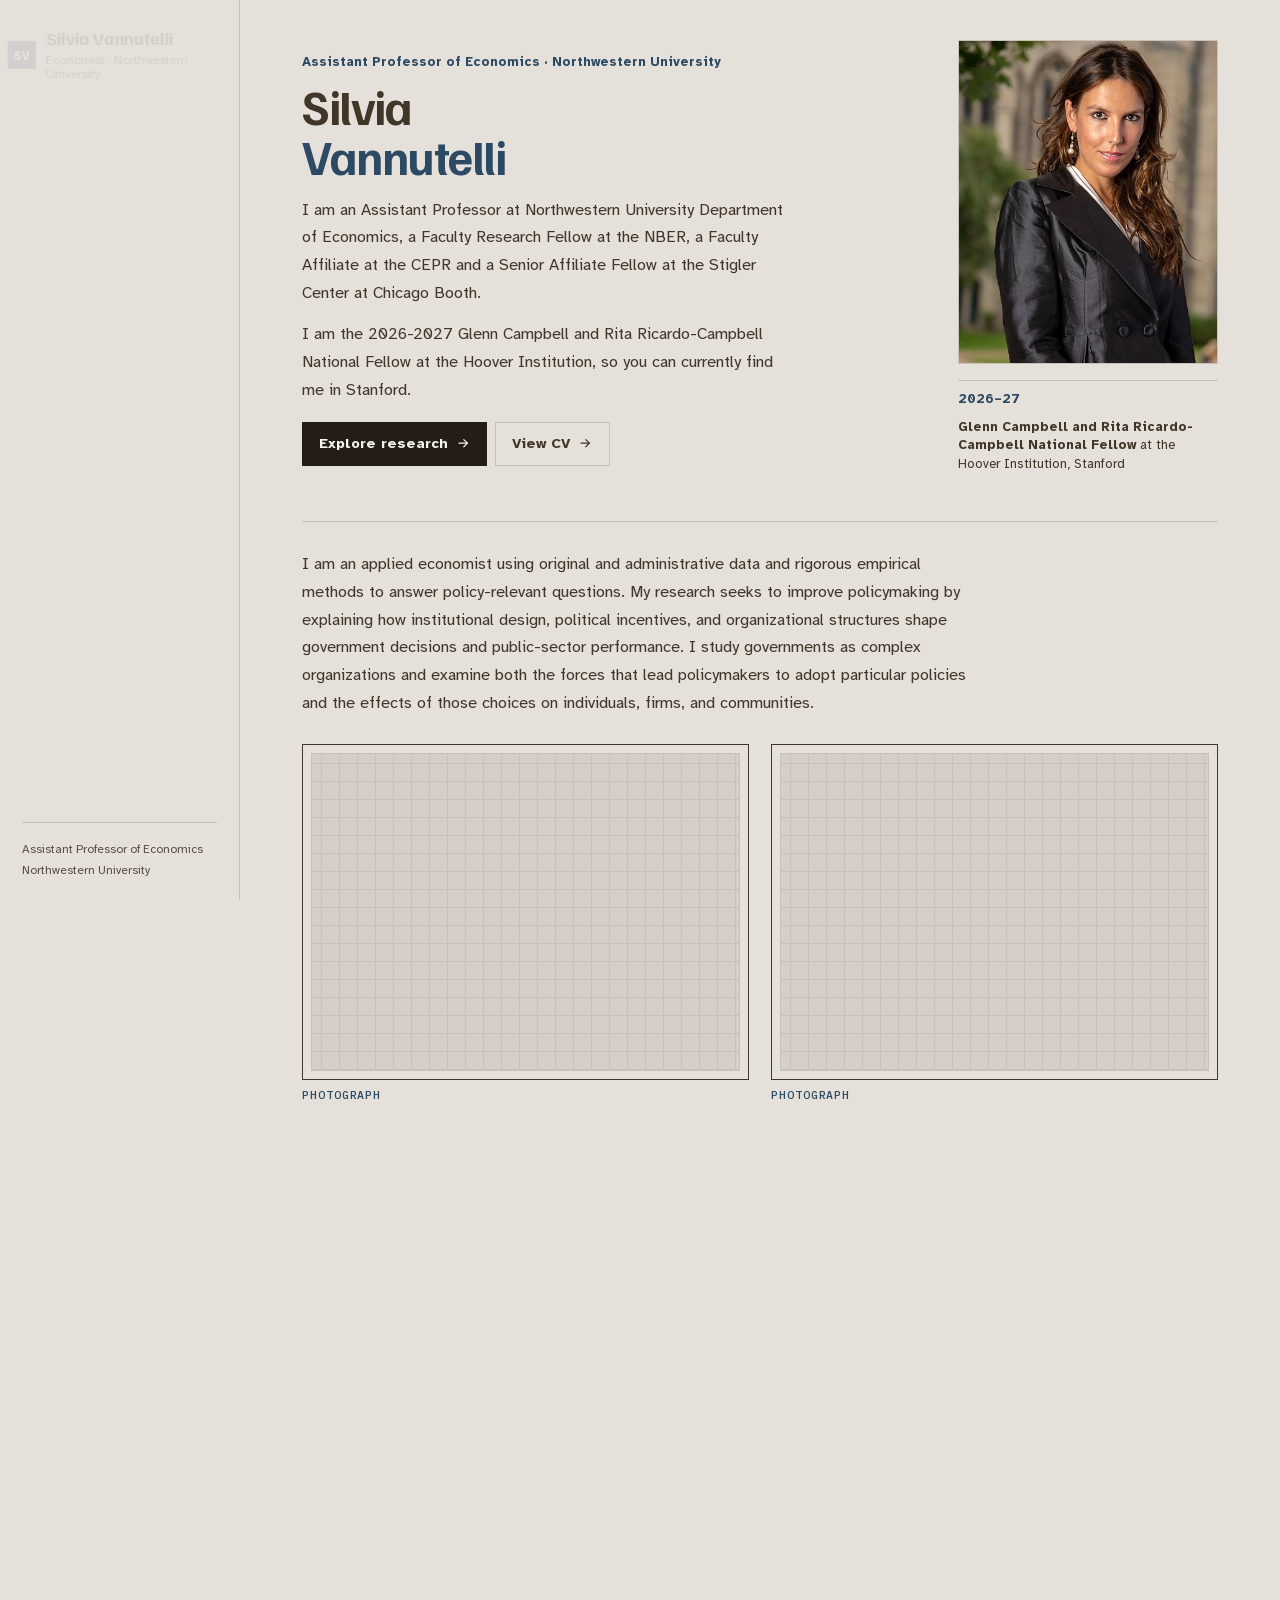
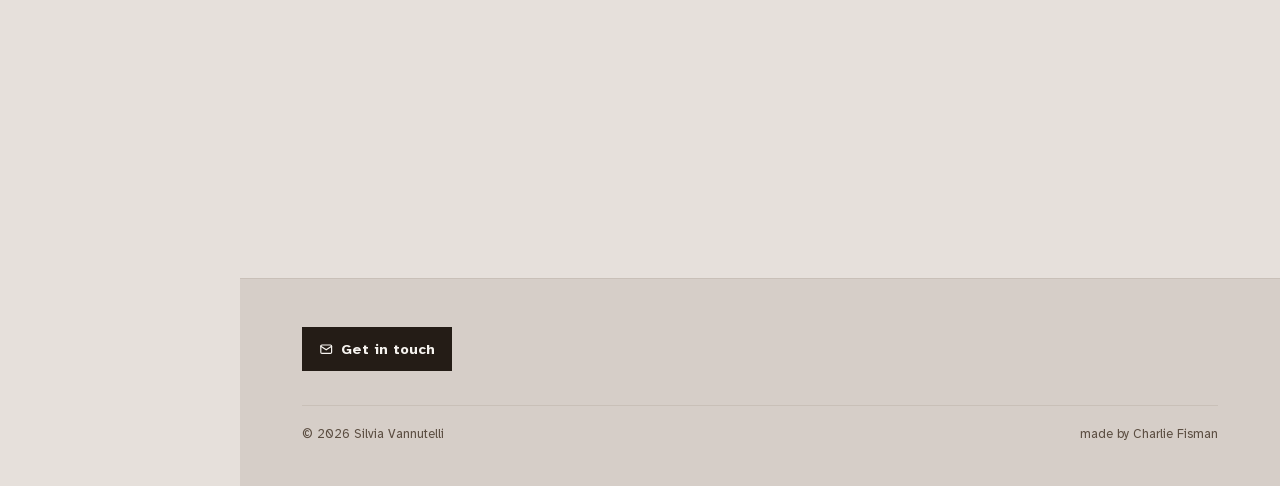
==== index.html @ 4023bb72 "Replace the work-in-progress timer with arrow-key navigation. Co-authored-by: Cursor <cursoragent@cu" ====
<!doctype html>
<html lang="en">
<head>
<meta charset="utf-8">
<meta name="viewport" content="width=device-width, initial-scale=1">
<title>Silvia Vannutelli</title>
<meta name="description" content="Silvia Vannutelli, Assistant Professor of Economics, Northwestern University.">
<meta name="theme-color" content="#1D5BD6">
<meta name="referrer" content="strict-origin-when-cross-origin">
<meta http-equiv="Content-Security-Policy" content="default-src 'self'; script-src 'self' 'sha256-eNGkzKbDXKutVtVjQ8l4BPsRzPfZPUxh772iMJHOrAE='; style-src 'self'; img-src 'self' data:; font-src 'self'; connect-src 'self'; object-src 'none'; base-uri 'self'; form-action 'none'; frame-src 'none'; worker-src 'none'">
<meta property="og:title" content="Silvia Vannutelli">
<meta property="og:description" content="Silvia Vannutelli, Assistant Professor of Economics, Northwestern University.">
<meta property="og:type" content="website">
<meta property="og:image" content="assets/img/headshot.jpg">
<link rel="icon" href="assets/img/favicon.svg" type="image/svg+xml">
<link rel="stylesheet" href="assets/css/style.css">
<script>(function(d){if(window.top!==window.self){d.classList.add('is-framed');return;}d.classList.add('js');try{if(sessionStorage.getItem('sv-intro'))d.classList.add('no-intro');else sessionStorage.setItem('sv-intro','1');}catch(e){}})(document.documentElement);</script>
<script src="assets/js/site.js" defer></script>
</head>
<body>
<a class="skip-link" href="#content">Skip to content</a>
<div class="shell">
  <aside class="rail" aria-label="Site">
    <a class="brand" href="index.html" aria-label="Silvia Vannutelli, home"><span class="brand-mark" aria-hidden="true"><span></span><span>SV</span></span><span class="brand-text"><span class="brand-name">Silvia Vannutelli</span><span class="brand-role">Economist · Northwestern University</span></span></a>
    <nav aria-label="Primary"><ul class="nav"><li><a href="index.html" aria-current="page"><span class="num">01</span><span class="label">Home</span></a></li><li><a href="research.html"><span class="num">02</span><span class="label">Research</span></a></li><li><a href="teaching.html"><span class="num">03</span><span class="label">Teaching</span></a></li><li><a href="women-in-economics.html"><span class="num">04</span><span class="label">Women in Economics</span></a></li><li><a href="cv.html"><span class="num">05</span><span class="label">CV</span></a></li></ul></nav>
    <div class="rail-actions"><button type="button" class="btn" data-contact aria-haspopup="dialog"><svg class="icon" aria-hidden="true"><use href="assets/img/icons.svg#i-mail"/></svg>Contact</button><a class="btn btn-ghost" href="https://www.dropbox.com/scl/fi/ll2bxqbce6hzrvaxrr8pe/2026_Apr_CV_Vannutelli.pdf?rlkey=vmk7w52mnqz9h2t9owc80xp1f&amp;st=h7l1grf5&amp;dl=0" target="_blank" rel="noopener noreferrer"><svg class="icon" aria-hidden="true"><use href="assets/img/icons.svg#i-download"/></svg>Download CV</a></div>
    <div class="rail-foot"><p>Assistant Professor of Economics<br>Northwestern University</p></div>
  </aside>

  <header class="topbar">
    <a class="brand" href="index.html" aria-label="Silvia Vannutelli, home"><span class="brand-mark" aria-hidden="true"><span></span><span>SV</span></span><span class="brand-text"><span class="brand-name">Silvia Vannutelli</span><span class="brand-role">Economist · Northwestern University</span></span></a>
    <div class="topbar-actions">
      <button type="button" class="btn btn-sm" data-contact aria-haspopup="dialog"><svg class="icon" aria-hidden="true"><use href="assets/img/icons.svg#i-mail"/></svg><span class="btn-label">Contact</span></button>
      <button type="button" class="icon-btn" data-menu-toggle aria-expanded="false" aria-controls="menu-sheet" aria-label="Menu"><svg class="icon" aria-hidden="true"><use href="assets/img/icons.svg#i-menu"/></svg></button>
    </div>
  </header>
  <div class="sheet" id="menu-sheet">
    <nav aria-label="Primary (mobile)"><ul class="nav"><li><a href="index.html" aria-current="page"><span class="num">01</span><span class="label">Home</span></a></li><li><a href="research.html"><span class="num">02</span><span class="label">Research</span></a></li><li><a href="teaching.html"><span class="num">03</span><span class="label">Teaching</span></a></li><li><a href="women-in-economics.html"><span class="num">04</span><span class="label">Women in Economics</span></a></li><li><a href="cv.html"><span class="num">05</span><span class="label">CV</span></a></li></ul></nav>
    <div class="rail-actions"><button type="button" class="btn" data-contact aria-haspopup="dialog"><svg class="icon" aria-hidden="true"><use href="assets/img/icons.svg#i-mail"/></svg>Contact</button><a class="btn btn-ghost" href="https://www.dropbox.com/scl/fi/ll2bxqbce6hzrvaxrr8pe/2026_Apr_CV_Vannutelli.pdf?rlkey=vmk7w52mnqz9h2t9owc80xp1f&amp;st=h7l1grf5&amp;dl=0" target="_blank" rel="noopener noreferrer"><svg class="icon" aria-hidden="true"><use href="assets/img/icons.svg#i-download"/></svg>Download CV</a></div>
  </div>

  <main class="main" id="content">

<section class="hero">
  <div class="wrap">
    <div class="hero-grid">
      <div>
        <span class="tag">Assistant Professor of Economics · Northwestern University</span>
        <h1><span class="line"><span>Silvia</span></span><span class="line"><span class="accent">Vannutelli</span></span></h1>
        <p class="hero-statement">I am an Assistant Professor at Northwestern University Department of Economics, a Faculty Research Fellow at the NBER, a Faculty Affiliate at the CEPR and a Senior Affiliate Fellow at the Stigler Center at Chicago Booth.</p>
        <p class="hero-statement">I am the 2026-2027 Glenn Campbell and Rita Ricardo-Campbell National Fellow at the Hoover Institution, so you can currently find me in Stanford.</p>
        <div class="hero-actions">
          <a class="btn" href="research.html">Explore research <svg class="icon" aria-hidden="true"><use href="assets/img/icons.svg#i-right"/></svg></a>
          <a class="btn btn-ghost" href="cv.html">View CV <svg class="icon" aria-hidden="true"><use href="assets/img/icons.svg#i-right"/></svg></a>
        </div>
      </div>
      <div class="hero-figures">
        <div class="portrait">
          <span class="layer layer-1" aria-hidden="true"></span>
          <span class="layer layer-2" aria-hidden="true"></span>
          <img src="assets/img/headshot.jpg" width="415" height="517" alt="Portrait of Silvia Vannutelli">
          <div class="portrait-badge">
            <span class="tag">2026–27</span>
            <strong>Glenn Campbell and Rita Ricardo-Campbell National Fellow</strong> at the Hoover Institution, Stanford
          </div>
        </div>
      </div>
    </div>
    <div class="hero-note">
      <p class="hero-statement">I am an applied economist using original and administrative data and rigorous empirical methods to answer policy-relevant questions. My research seeks to improve policymaking by explaining how institutional design, political incentives, and organizational structures shape government decisions and public-sector performance. I study governments as complex organizations and examine both the forces that lead policymakers to adopt particular policies and the effects of those choices on individuals, firms, and communities.</p>
      <div class="frame-pair">
        <figure class="slot"><div class="slot-frame" role="img" aria-label="Photograph: Home photograph"></div><figcaption>Photograph</figcaption></figure>
        <figure class="slot"><div class="slot-frame" role="img" aria-label="Photograph: Home photograph"></div><figcaption>Photograph</figcaption></figure>
      </div>
    </div>
  </div>
</section>

<section class="section" id="work-in-progress">
  <div class="wrap">
    <div class="section-head reveal">
      <div>
        <h2>Selected work in progress</h2>
      </div>
      <a class="btn btn-ghost btn-sm" href="research.html#in-progress">All research <svg class="icon" aria-hidden="true"><use href="assets/img/icons.svg#i-right"/></svg></a>
    </div>
    
<div class="wip reveal" data-wip>
  <ul class="wip-list" role="tablist" aria-label="Selected work in progress" aria-orientation="vertical">
    <li role="presentation"><button type="button" class="wip-tab" role="tab" id="wip-tab-0" aria-controls="wip-panel-0" aria-selected="true" tabindex="0"><span class="n">01</span><span class="t">The Value of Information for Regulatory Enforcement</span></button></li><li role="presentation"><button type="button" class="wip-tab" role="tab" id="wip-tab-1" aria-controls="wip-panel-1" aria-selected="false" tabindex="-1"><span class="n">02</span><span class="t">Improving Governance through Citizen Feedback Technologies: Evidence from Pakistan</span></button></li><li role="presentation"><button type="button" class="wip-tab" role="tab" id="wip-tab-2" aria-controls="wip-panel-2" aria-selected="false" tabindex="-1"><span class="n">03</span><span class="t">The Political Economy of Environmental Policy</span></button></li><li role="presentation"><button type="button" class="wip-tab" role="tab" id="wip-tab-3" aria-controls="wip-panel-3" aria-selected="false" tabindex="-1"><span class="n">04</span><span class="t">Managing Tax Collection</span></button></li><li role="presentation"><button type="button" class="wip-tab" role="tab" id="wip-tab-4" aria-controls="wip-panel-4" aria-selected="false" tabindex="-1"><span class="n">05</span><span class="t">Outsourcing Government in the U.S.</span></button></li><li role="presentation"><button type="button" class="wip-tab" role="tab" id="wip-tab-5" aria-controls="wip-panel-5" aria-selected="false" tabindex="-1"><span class="n">06</span><span class="t">Managers and the Organization of Remote Work</span></button></li><li role="presentation"><button type="button" class="wip-tab" role="tab" id="wip-tab-6" aria-controls="wip-panel-6" aria-selected="false" tabindex="-1"><span class="n">07</span><span class="t">Pay, Stability and Quality in the U.S. Childcare Sector</span></button></li>
  </ul>
  <div class="wip-stage">
    <div class="wip-panel" role="tabpanel" id="wip-panel-0" aria-labelledby="wip-tab-0"><figure class="slot"><div class="slot-frame" role="img" aria-label="Graph: The Value of Information for Regulatory Enforcement"></div><figcaption>Graph</figcaption></figure><h3>The Value of Information for Regulatory Enforcement</h3><p class="wip-with">with <span>Elliott Ash, Maddalena Ronchi and Elena Stella</span></p></div><div class="wip-panel" role="tabpanel" id="wip-panel-1" aria-labelledby="wip-tab-1" hidden><figure class="slot"><div class="slot-frame" role="img" aria-label="Graph: Improving Governance through Citizen Feedback Technologies: Evidence from Pakistan"></div><figcaption>Graph</figcaption></figure><h3>Improving Governance through Citizen Feedback Technologies: Evidence from Pakistan</h3><p class="wip-with">with <span>Sultan Mehmood and Shaheen Naseer</span></p></div><div class="wip-panel" role="tabpanel" id="wip-panel-2" aria-labelledby="wip-tab-2" hidden><figure class="slot"><div class="slot-frame" role="img" aria-label="Graph: The Political Economy of Environmental Policy"></div><figcaption>Graph</figcaption></figure><h3>The Political Economy of Environmental Policy</h3><p class="wip-with">with <span>Reka Juhasz</span></p></div><div class="wip-panel" role="tabpanel" id="wip-panel-3" aria-labelledby="wip-tab-3" hidden><figure class="slot"><div class="slot-frame" role="img" aria-label="Graph: Managing Tax Collection"></div><figcaption>Graph</figcaption></figure><h3>Managing Tax Collection</h3><p class="wip-with">with <span>Simone Paci and Giacomo Marcolin</span></p></div><div class="wip-panel" role="tabpanel" id="wip-panel-4" aria-labelledby="wip-tab-4" hidden><figure class="slot"><div class="slot-frame" role="img" aria-label="Graph: Outsourcing Government in the U.S."></div><figcaption>Graph</figcaption></figure><h3>Outsourcing Government in the U.S.</h3><p class="wip-with">with <span>Guo Xu and Charles Hanzel</span></p></div><div class="wip-panel" role="tabpanel" id="wip-panel-5" aria-labelledby="wip-tab-5" hidden><figure class="slot"><div class="slot-frame" role="img" aria-label="Graph: Managers and the Organization of Remote Work"></div><figcaption>Graph</figcaption></figure><h3>Managers and the Organization of Remote Work</h3><p class="wip-with">with <span>Erika Deserranno and Maria De Paola</span></p></div><div class="wip-panel" role="tabpanel" id="wip-panel-6" aria-labelledby="wip-tab-6" hidden><figure class="slot"><div class="slot-frame" role="img" aria-label="Graph: Pay, Stability and Quality in the U.S. Childcare Sector"></div><figcaption>Graph</figcaption></figure><h3>Pay, Stability and Quality in the U.S. Childcare Sector</h3><p class="wip-with">with <span>Anna Weber and Sara Downing</span></p><p class="wip-note">This project is supported by a grant from the Alfred P. Sloan Foundation.</p></div>
    <p class="wip-keys">Arrow keys move between projects. <span class="wip-count" aria-live="polite"><b data-wip-current>1</b> of 7</span></p>
  </div>
</div>
  </div>
</section>


<footer class="footer">
  <div class="wrap">
    <div class="footer-grid">
      <button type="button" class="btn btn-flare" data-contact aria-haspopup="dialog"><svg class="icon" aria-hidden="true"><use href="assets/img/icons.svg#i-mail"/></svg>Get in touch</button>
    </div>
    <div class="footer-small">
      <span>© <span data-year>2026</span> Silvia Vannutelli</span>
      <span>made by Charlie Fisman</span>
    </div>
  </div>
</footer>
  </main>
</div>

<dialog class="contact-dialog" id="contact" aria-labelledby="contact-title">
  <div class="cd-head">
    <button type="button" class="icon-btn cd-close" data-contact-close aria-label="Close contact window"><svg class="icon" aria-hidden="true"><use href="assets/img/icons.svg#i-close"/></svg></button>
    <span class="tag tag-sky">Get in touch</span>
        <h2 id="contact-title">Contact</h2>
  </div>
  <div class="cd-body">
    <button type="button" class="cd-email" data-copy="silvia.vannutelli@northwestern.edu">
      <svg class="icon" aria-hidden="true"><use href="assets/img/icons.svg#i-mail"/></svg>
      <span class="cd-email-addr">silvia.vannutelli@northwestern.edu</span>
      <span class="cd-copy">Copy</span>
    </button>
    <div class="cd-addresses">
      <address class="cd-address is-current">
        <span class="tag">Current · 2026–27</span>
        <strong>Hoover Institution</strong>
        Hoover Memorial Building<br>Office 337, 434 Galvez Mall<br>Stanford, CA 94305
        <br><a class="chip" href="https://www.google.com/maps/search/?api=1&amp;query=Hoover+Memorial+Building+434+Galvez+Mall+Stanford+CA+94305" target="_blank" rel="noopener noreferrer">Hoover map<svg class="icon" aria-hidden="true"><use href="assets/img/icons.svg#i-pin"/></svg></a>
      </address>
      <address class="cd-address">
        <span class="tag">Northwestern</span>
        <strong>Kellogg Global Hub</strong>
        Office 3431<br>2211 Campus Drive<br>Evanston, IL 60208
        <br><a class="chip" href="https://www.google.com/maps/search/?api=1&amp;query=Kellogg+Global+Hub+2211+Campus+Dr+Evanston+IL+60208" target="_blank" rel="noopener noreferrer">Kellogg map<svg class="icon" aria-hidden="true"><use href="assets/img/icons.svg#i-pin"/></svg></a>
      </address>
    </div>
    <div class="cd-social">
      <a class="btn btn-sm btn-ghost" href="https://x.com/silviavannutell" target="_blank" rel="noopener noreferrer"><svg class="icon" aria-hidden="true"><use href="assets/img/icons.svg#i-x"/></svg>@silviavannutell</a>
    </div>
  </div>
</dialog>
</body>
</html>
---- assets/css/style.css ----
@font-face {
  font-family: "Familjen Grotesk";
  font-style: normal;
  font-weight: 500 700;
  font-display: swap;
  src: url("../fonts/familjen-Qw3GZR9ZHiDnImG6-NEMQ41wby8WbHoEj7E49PA.woff2") format("woff2");
}
@font-face {
  font-family: "Atkinson Hyperlegible";
  font-style: italic;
  font-weight: 400;
  font-display: swap;
  src: url("../fonts/atkinson-9Bt43C1KxNDXMspQ1lPyU89-1h6ONRlW45G056IqUwCgblWm.woff2") format("woff2");
}
@font-face {
  font-family: "Atkinson Hyperlegible";
  font-style: normal;
  font-weight: 400;
  font-display: swap;
  src: url("../fonts/atkinson-9Bt23C1KxNDXMspQ1lPyU89-1h6ONRlW45G04pIoWQeCbA.woff2") format("woff2");
}
@font-face {
  font-family: "Atkinson Hyperlegible";
  font-style: normal;
  font-weight: 700;
  font-display: swap;
  src: url("../fonts/atkinson-9Bt73C1KxNDXMspQ1lPyU89-1h6ONRlW45G8Wbc9dCWPRl-uFQ.woff2") format("woff2");
}
@font-face {
  font-family: "IBM Plex Mono";
  font-style: normal;
  font-weight: 500;
  font-display: swap;
  src: url("../fonts/plex--F6qfjptAgt5VM-kVkqdyU8n3twJwlBFgsAXHNk.woff2") format("woff2");
}
@font-face {
  font-family: "IBM Plex Mono";
  font-style: normal;
  font-weight: 600;
  font-display: swap;
  src: url("../fonts/plex--F6qfjptAgt5VM-kVkqdyU8n3vAOwlBFgsAXHNk.woff2") format("woff2");
}
/* Silvia Vannutelli, personal site */

@view-transition { navigation: auto; }

:root {
  --paper: #E6E0DB;
  --mist: #D6CEC8;
  --mist-2: #C9C0B8;
  --line: #C9C0B8;
  --ink: #423629;
  --body: #423629;
  --muted: #5C4E42;
  --blue: #2C4A63;
  --blue-deep: #241C16;
  --sky: #9A8F84;
  --cobalt: #2C4A63;
  --flare: #2C4A63;

  --pub-bg: transparent; --pub-fg: #0E3D5C;
  --rr-bg: transparent;  --rr-fg: #0E4E73;
  --sub-bg: transparent; --sub-fg: #3E5C72;
  --wip-bg: transparent; --wip-fg: #0E3D5C;

  --font-display: "Familjen Grotesk", "Atkinson Hyperlegible", system-ui, sans-serif;
  --font-body: "Atkinson Hyperlegible", system-ui, sans-serif;
  --font-mono: "IBM Plex Mono", ui-monospace, "SF Mono", Menlo, monospace;

  --rail: 240px;
  --radius: 0px;
  --ease-out: cubic-bezier(.22, 1, .36, 1);
  --ease-io: cubic-bezier(.65, 0, .35, 1);
}

*, *::before, *::after { box-sizing: border-box; }

html.is-framed body { display: none !important; }

html {
  -webkit-text-size-adjust: 100%;
  scroll-behavior: smooth;
  scroll-padding-top: 88px;
}

body {
  margin: 0;
  background: var(--paper);
  color: var(--body);
  font-family: var(--font-body);
  font-size: 1rem;
  line-height: 1.65;
  -webkit-font-smoothing: antialiased;
  text-rendering: optimizeLegibility;
}

img, svg { display: block; max-width: 100%; }
svg.icon { width: 1em; height: 1em; flex: none; }

h1, h2, h3, h4 {
  font-family: var(--font-display);
  color: var(--ink);
  line-height: 1.12;
  letter-spacing: -0.02em;
  margin: 0;
  font-weight: 700;
  text-wrap: balance;
}

p { margin: 0 0 1em; text-wrap: pretty; }

a { color: inherit; }

::selection { background: var(--sky); color: var(--ink); }

:focus-visible {
  outline: 3px solid var(--cobalt);
  outline-offset: 3px;
  border-radius: 6px;
}

.sr-only {
  position: absolute !important;
  width: 1px; height: 1px;
  overflow: hidden;
  clip: rect(0 0 0 0);
  white-space: nowrap;
}

.skip-link {
  position: fixed;
  top: 12px; left: 12px;
  z-index: 100;
  padding: 10px 16px;
  background: var(--ink);
  color: #fff;
  border-radius: 10px;
  transform: translateY(-160%);
  transition: transform .25s var(--ease-out);
}
.skip-link:focus { transform: none; }

/* ---------- Shell ---------- */

.shell { min-height: 100vh; }

.rail {
  position: fixed;
  inset: 0 auto 0 0;
  width: var(--rail);
  display: flex;
  flex-direction: column;
  padding: 34px 26px 26px;
  background: #fff;
  border-right: 1px solid var(--line);
  z-index: 40;
  view-transition-name: rail;
}

.brand {
  display: flex;
  align-items: center;
  gap: 14px;
  text-decoration: none;
  margin-bottom: 38px;
}

.brand-mark {
  position: relative;
  width: 46px; height: 46px;
  flex: none;
}
.brand-mark span {
  position: absolute;
  inset: 0;
  border-radius: 12px;
  transition: transform .45s var(--ease-out), background-color .3s;
}
.brand-mark span:nth-child(1) { background: var(--sky); transform: translate(6px, 6px); }
.brand-mark span:nth-child(2) {
  background: var(--blue);
  display: grid;
  place-items: center;
  color: #fff;
  font-family: var(--font-display);
  font-weight: 700;
  font-size: 1rem;
  letter-spacing: -0.02em;
}
.brand:hover .brand-mark span:nth-child(1) { transform: translate(9px, 9px); background: var(--flare); }
.brand:hover .brand-mark span:nth-child(2) { background: var(--cobalt); }

.brand-text { line-height: 1.2; }
.brand-name {
  display: block;
  font-family: var(--font-display);
  font-weight: 700;
  color: var(--ink);
  font-size: 1.12rem;
  letter-spacing: -0.02em;
}
.brand-role {
  display: block;
  font-size: .78rem;
  color: var(--muted);
  margin-top: 3px;
}

.nav { list-style: none; margin: 0; padding: 0; }
.nav li + li { margin-top: 2px; }

.nav a {
  position: relative;
  display: flex;
  align-items: baseline;
  gap: 14px;
  padding: 11px 12px 11px 16px;
  text-decoration: none;
  color: var(--body);
  font-weight: 500;
  border-radius: 10px;
  transition: color .2s, background-color .2s;
}
.nav a::before {
  content: "";
  position: absolute;
  left: 0; top: 10px; bottom: 10px;
  width: 3px;
  border-radius: 3px;
  background: var(--blue);
  transform: scaleY(0);
  transition: transform .35s var(--ease-out), background-color .2s;
}
.nav .num {
  font-family: var(--font-mono);
  font-size: .72rem;
  color: var(--muted);
  transition: color .2s;
}
.nav .label { transition: transform .3s var(--ease-out); }

.nav a[aria-current="page"] {
  color: var(--ink);
  background: var(--mist);
  font-weight: 600;
}
.nav a[aria-current="page"]::before { transform: scaleY(1); }
.nav a[aria-current="page"] .num { color: var(--blue); }

.rail-actions {
  margin-top: auto;
  display: grid;
  gap: 10px;
}

.rail-foot {
  margin-top: 22px;
  padding-top: 16px;
  border-top: 1px solid var(--line);
  font-size: .75rem;
  color: var(--muted);
}
.rail-foot p { margin: 0; }

.main {
  margin-left: var(--rail);
  min-width: 0;
}

.wrap {
  width: 100%;
  max-width: 1140px;
  margin: 0 auto;
  padding: 0 clamp(22px, 5vw, 64px);
}

/* Mobile top bar */
.topbar { display: none; }

/* ---------- Buttons ---------- */

.btn {
  --btn-bg: var(--blue);
  --btn-fg: #fff;
  --btn-border: var(--blue);
  --btn-hover: var(--cobalt);
  position: relative;
  isolation: isolate;
  overflow: hidden;
  display: inline-flex;
  align-items: center;
  justify-content: center;
  gap: 10px;
  min-height: 46px;
  padding: 0 20px;
  border: 1.5px solid var(--btn-border);
  border-radius: 12px;
  background: var(--btn-bg);
  color: var(--btn-fg);
  font: 600 .95rem/1 var(--font-body);
  text-decoration: none;
  cursor: pointer;
  transition: color .3s var(--ease-out), border-color .3s var(--ease-out), box-shadow .15s;
}
.btn::before {
  content: "";
  position: absolute;
  inset: 0;
  z-index: -1;
  background: var(--btn-hover);
  transform: scaleX(0);
  transform-origin: left center;
  transition: transform .45s var(--ease-out);
}
.btn .icon { transition: transform .35s var(--ease-out); }
.btn:active { box-shadow: inset 0 2px 6px rgba(10, 27, 53, .28); }

.btn-ghost {
  --btn-bg: #fff;
  --btn-fg: var(--ink);
  --btn-border: var(--line);
  --btn-hover: var(--ink);
}

.btn-flare { --btn-hover: var(--flare); }

.btn-sm { min-height: 38px; padding: 0 14px; font-size: .85rem; border-radius: 10px; }

/* ---------- Chips / pills ---------- */

.chip {
  position: relative;
  isolation: isolate;
  overflow: hidden;
  display: inline-flex;
  align-items: center;
  gap: 6px;
  padding: 5px 11px;
  border: 1.5px solid var(--sky);
  border-radius: 999px;
  font: 600 .78rem/1.2 var(--font-body);
  color: var(--blue-deep);
  background: #fff;
  text-decoration: none;
  transition: color .25s, border-color .25s;
}
.chip::before {
  content: "";
  position: absolute;
  inset: 0;
  z-index: -1;
  background: var(--cobalt);
  clip-path: circle(0% at 0% 50%);
  transition: clip-path .45s var(--ease-out);
}
.chip .icon { width: .95em; height: .95em; transition: transform .3s var(--ease-out); }

.pill {
  display: inline-flex;
  align-items: center;
  gap: 6px;
  padding: 3px 10px;
  border-radius: 999px;
  font: 600 .72rem/1.5 var(--font-mono);
  letter-spacing: .01em;
  white-space: nowrap;
}
.pill::before {
  content: "";
  width: 6px; height: 6px;
  border-radius: 50%;
  background: currentColor;
}
.pill-pub { background: var(--pub-bg); color: var(--pub-fg); }
.pill-rr  { background: var(--rr-bg);  color: var(--rr-fg); }
.pill-sub { background: var(--sub-bg); color: var(--sub-fg); }
.pill-wip { background: var(--wip-bg); color: var(--wip-fg); }

.tag {
  display: inline-block;
  font: 500 .72rem/1 var(--font-mono);
  text-transform: uppercase;
  letter-spacing: .08em;
  color: var(--blue);
}

.tag-sky { color: var(--sky); }

/* ---------- Links ---------- */

.link {
  color: var(--blue-deep);
  text-decoration: none;
  background-image: linear-gradient(var(--cobalt), var(--cobalt));
  background-size: 100% 1.5px;
  background-position: 0 100%;
  background-repeat: no-repeat;
  padding: 0 1px;
  border-radius: 2px;
  transition: background-size .35s var(--ease-out), color .25s;
}

/* ---------- Hover (pointer devices only) ---------- */

@media (hover: hover) and (pointer: fine) {
  .btn:hover { color: #fff; border-color: var(--btn-hover); }
  .btn:hover::before { transform: scaleX(1); }
  .btn:hover .icon { transform: translateX(3px); }
  .btn:hover .icon-arrow { transform: translate(2px, -2px); }

  .chip:hover { color: #fff; border-color: var(--cobalt); }
  .chip:hover::before { clip-path: circle(150% at 0% 50%); }
  .chip:hover .icon { transform: translate(1px, -1px) rotate(-8deg); }

  .link:hover { color: #fff; background-size: 100% 100%; }

  .nav a:hover { color: var(--ink); }
  .nav a:hover .num { color: var(--flare); }
  .nav a:hover .label { transform: translateX(4px); }
  .nav a:not([aria-current="page"]):hover::before { transform: scaleY(.6); background: var(--flare); }
}

/* ---------- Page header ---------- */

.page-head-tall { min-height: 60vh; }

.page-head {
  position: relative;
  padding: clamp(56px, 9vw, 104px) 0 clamp(34px, 5vw, 52px);
  border-bottom: 1px solid var(--line);
  overflow: hidden;
}
.page-head::before {
  content: "";
  position: absolute;
  inset: 0;
  background-image:
    linear-gradient(var(--mist-2) 1px, transparent 1px),
    linear-gradient(90deg, var(--mist-2) 1px, transparent 1px);
  background-size: 34px 34px;
  mask-image: radial-gradient(120% 90% at 100% 0%, #000 0%, transparent 62%);
  -webkit-mask-image: radial-gradient(120% 90% at 100% 0%, #000 0%, transparent 62%);
  pointer-events: none;
}
.page-head .wrap { position: relative; }
.page-head .tag { margin-bottom: 18px; }
.page-head h1 { font-size: clamp(2.4rem, 5.4vw, 4rem); letter-spacing: -0.035em; }
.page-head .lede {
  max-width: 60ch;
  margin: 18px 0 0;
  font-size: 1.12rem;
  color: var(--muted);
}

/* ---------- Sections ---------- */

.section { padding: clamp(52px, 8vw, 88px) 0; }
.section + .section { border-top: 1px solid var(--line); }
.section-head {
  display: flex;
  align-items: end;
  justify-content: space-between;
  gap: 20px;
  margin-bottom: 30px;
  flex-wrap: wrap;
}
.section-head h2 { font-size: clamp(1.7rem, 3.4vw, 2.3rem); }
.section-head .tag { display: block; margin-bottom: 10px; }
.section-note { color: var(--muted); font-size: .95rem; margin: 6px 0 0; max-width: 56ch; }

/* ---------- Home: hero ---------- */

.hero {
  position: relative;
  padding: clamp(56px, 9vw, 110px) 0 clamp(52px, 7vw, 84px);
  overflow: hidden;
}
.hero::before {
  content: "";
  position: absolute;
  inset: 0;
  background-image:
    linear-gradient(var(--mist-2) 1px, transparent 1px),
    linear-gradient(90deg, var(--mist-2) 1px, transparent 1px);
  background-size: 34px 34px;
  mask-image: radial-gradient(90% 80% at 85% 30%, #000 0%, transparent 70%);
  -webkit-mask-image: radial-gradient(90% 80% at 85% 30%, #000 0%, transparent 70%);
  pointer-events: none;
}

.hero-grid {
  position: relative;
  display: grid;
  grid-template-columns: minmax(0, 1.25fr) minmax(0, .9fr);
  gap: clamp(32px, 6vw, 72px);
  align-items: center;
}

.hero .tag { margin-bottom: 20px; }
.hero h1 {
  font-size: clamp(2.8rem, 6.4vw, 5.1rem);
  letter-spacing: -0.045em;
  line-height: .98;
}
.hero h1 .accent { color: var(--blue); }

.hero-statement {
  margin: 26px 0 0;
  font-size: clamp(1.14rem, 1.6vw, 1.3rem);
  line-height: 1.55;
  color: var(--body);
  max-width: 34em;
}
.hero-statement strong { color: var(--ink); font-weight: 650; }

.hero-actions {
  display: flex;
  flex-wrap: wrap;
  gap: 12px;
  margin-top: 30px;
}

.affils {
  display: flex;
  flex-wrap: wrap;
  gap: 8px;
  margin: 34px 0 0;
  padding: 0;
  list-style: none;
}
.affils li {
  padding: 7px 12px;
  border-radius: 10px;
  background: #fff;
  border: 1px solid var(--line);
  font-size: .82rem;
  color: var(--body);
  line-height: 1.3;
}
.affils strong { color: var(--ink); font-weight: 650; }

/* Signature: layered portrait frame ("layers of government") */
.portrait {
  position: relative;
  width: min(100%, 360px);
  margin-left: auto;
  aspect-ratio: 415 / 517;
}
.portrait .layer {
  position: absolute;
  inset: 0;
  border-radius: 22px;
}
.portrait .layer-1 { background: var(--sky); transform: translate(28px, 28px); }
.portrait .layer-2 { background: var(--blue); transform: translate(14px, 14px); }
.portrait img {
  position: relative;
  width: 100%;
  height: 100%;
  object-fit: cover;
  border-radius: 22px;
  box-shadow: 0 24px 48px -28px rgba(10, 27, 53, .55);
}
.portrait-badge {
  position: absolute;
  left: -22px;
  bottom: 26px;
  max-width: 250px;
  padding: 14px 16px;
  border-radius: 14px;
  background: #fff;
  border: 1px solid var(--line);
  box-shadow: 0 18px 40px -22px rgba(10, 27, 53, .45);
  font-size: .82rem;
  line-height: 1.4;
  color: var(--body);
}
.portrait-badge .tag { display: block; margin-bottom: 6px; color: var(--flare); }
.portrait-badge strong { color: var(--ink); }

/* ---------- Home: fields ---------- */

.fields {
  display: grid;
  grid-template-columns: repeat(3, minmax(0, 1fr));
  gap: 16px;
}
.field {
  position: relative;
  padding: 26px 24px 24px;
  border-radius: var(--radius);
  background: #fff;
  border: 1px solid var(--line);
  overflow: hidden;
}
.field-glyph {
  width: 44px; height: 44px;
  margin-bottom: 20px;
  color: var(--blue);
}
.field h3 { font-size: 1.2rem; margin-bottom: 8px; }
.field p { margin: 0; font-size: .95rem; color: var(--muted); }

/* ---------- Work in progress: featured window ---------- */

.wip {
  display: grid;
  grid-template-columns: minmax(0, .95fr) minmax(0, 1.25fr);
  border-radius: 20px;
  background: #fff;
  border: 1px solid var(--line);
  overflow: hidden;
  box-shadow: 0 30px 60px -44px rgba(10, 27, 53, .5);
}

.wip-list {
  list-style: none;
  margin: 0;
  padding: 10px;
  border-right: 1px solid var(--line);
  background: linear-gradient(180deg, #fff, var(--mist));
}
.wip-tab {
  position: relative;
  display: grid;
  grid-template-columns: 30px 1fr;
  gap: 10px;
  width: 100%;
  padding: 12px 14px;
  border: 0;
  border-radius: 12px;
  background: transparent;
  text-align: left;
  font: inherit;
  color: var(--body);
  cursor: pointer;
  transition: background-color .25s, color .25s;
}
.wip-tab .n {
  font: 500 .75rem/1.9 var(--font-mono);
  color: var(--muted);
  transition: color .25s;
}
.wip-tab .t {
  font-size: .9rem;
  font-weight: 550;
  line-height: 1.35;
}
.wip-tab .bar {
  position: absolute;
  left: 14px; right: 14px; bottom: 5px;
  height: 2px;
  border-radius: 2px;
  background: var(--line);
  overflow: hidden;
  opacity: 0;
  transition: opacity .25s;
}
.wip-tab .bar i {
  display: block;
  height: 100%;
  width: 100%;
  background: var(--blue);
  transform: scaleX(0);
  transform-origin: left;
}
.wip-tab .bar i.p0 { transform: scaleX(0.00); }
.wip-tab .bar i.p1 { transform: scaleX(0.01); }
.wip-tab .bar i.p2 { transform: scaleX(0.02); }
.wip-tab .bar i.p3 { transform: scaleX(0.03); }
.wip-tab .bar i.p4 { transform: scaleX(0.04); }
.wip-tab .bar i.p5 { transform: scaleX(0.05); }
.wip-tab .bar i.p6 { transform: scaleX(0.06); }
.wip-tab .bar i.p7 { transform: scaleX(0.07); }
.wip-tab .bar i.p8 { transform: scaleX(0.08); }
.wip-tab .bar i.p9 { transform: scaleX(0.09); }
.wip-tab .bar i.p10 { transform: scaleX(0.10); }
.wip-tab .bar i.p11 { transform: scaleX(0.11); }
.wip-tab .bar i.p12 { transform: scaleX(0.12); }
.wip-tab .bar i.p13 { transform: scaleX(0.13); }
.wip-tab .bar i.p14 { transform: scaleX(0.14); }
.wip-tab .bar i.p15 { transform: scaleX(0.15); }
.wip-tab .bar i.p16 { transform: scaleX(0.16); }
.wip-tab .bar i.p17 { transform: scaleX(0.17); }
.wip-tab .bar i.p18 { transform: scaleX(0.18); }
.wip-tab .bar i.p19 { transform: scaleX(0.19); }
.wip-tab .bar i.p20 { transform: scaleX(0.20); }
.wip-tab .bar i.p21 { transform: scaleX(0.21); }
.wip-tab .bar i.p22 { transform: scaleX(0.22); }
.wip-tab .bar i.p23 { transform: scaleX(0.23); }
.wip-tab .bar i.p24 { transform: scaleX(0.24); }
.wip-tab .bar i.p25 { transform: scaleX(0.25); }
.wip-tab .bar i.p26 { transform: scaleX(0.26); }
.wip-tab .bar i.p27 { transform: scaleX(0.27); }
.wip-tab .bar i.p28 { transform: scaleX(0.28); }
.wip-tab .bar i.p29 { transform: scaleX(0.29); }
.wip-tab .bar i.p30 { transform: scaleX(0.30); }
.wip-tab .bar i.p31 { transform: scaleX(0.31); }
.wip-tab .bar i.p32 { transform: scaleX(0.32); }
.wip-tab .bar i.p33 { transform: scaleX(0.33); }
.wip-tab .bar i.p34 { transform: scaleX(0.34); }
.wip-tab .bar i.p35 { transform: scaleX(0.35); }
.wip-tab .bar i.p36 { transform: scaleX(0.36); }
.wip-tab .bar i.p37 { transform: scaleX(0.37); }
.wip-tab .bar i.p38 { transform: scaleX(0.38); }
.wip-tab .bar i.p39 { transform: scaleX(0.39); }
.wip-tab .bar i.p40 { transform: scaleX(0.40); }
.wip-tab .bar i.p41 { transform: scaleX(0.41); }
.wip-tab .bar i.p42 { transform: scaleX(0.42); }
.wip-tab .bar i.p43 { transform: scaleX(0.43); }
.wip-tab .bar i.p44 { transform: scaleX(0.44); }
.wip-tab .bar i.p45 { transform: scaleX(0.45); }
.wip-tab .bar i.p46 { transform: scaleX(0.46); }
.wip-tab .bar i.p47 { transform: scaleX(0.47); }
.wip-tab .bar i.p48 { transform: scaleX(0.48); }
.wip-tab .bar i.p49 { transform: scaleX(0.49); }
.wip-tab .bar i.p50 { transform: scaleX(0.50); }
.wip-tab .bar i.p51 { transform: scaleX(0.51); }
.wip-tab .bar i.p52 { transform: scaleX(0.52); }
.wip-tab .bar i.p53 { transform: scaleX(0.53); }
.wip-tab .bar i.p54 { transform: scaleX(0.54); }
.wip-tab .bar i.p55 { transform: scaleX(0.55); }
.wip-tab .bar i.p56 { transform: scaleX(0.56); }
.wip-tab .bar i.p57 { transform: scaleX(0.57); }
.wip-tab .bar i.p58 { transform: scaleX(0.58); }
.wip-tab .bar i.p59 { transform: scaleX(0.59); }
.wip-tab .bar i.p60 { transform: scaleX(0.60); }
.wip-tab .bar i.p61 { transform: scaleX(0.61); }
.wip-tab .bar i.p62 { transform: scaleX(0.62); }
.wip-tab .bar i.p63 { transform: scaleX(0.63); }
.wip-tab .bar i.p64 { transform: scaleX(0.64); }
.wip-tab .bar i.p65 { transform: scaleX(0.65); }
.wip-tab .bar i.p66 { transform: scaleX(0.66); }
.wip-tab .bar i.p67 { transform: scaleX(0.67); }
.wip-tab .bar i.p68 { transform: scaleX(0.68); }
.wip-tab .bar i.p69 { transform: scaleX(0.69); }
.wip-tab .bar i.p70 { transform: scaleX(0.70); }
.wip-tab .bar i.p71 { transform: scaleX(0.71); }
.wip-tab .bar i.p72 { transform: scaleX(0.72); }
.wip-tab .bar i.p73 { transform: scaleX(0.73); }
.wip-tab .bar i.p74 { transform: scaleX(0.74); }
.wip-tab .bar i.p75 { transform: scaleX(0.75); }
.wip-tab .bar i.p76 { transform: scaleX(0.76); }
.wip-tab .bar i.p77 { transform: scaleX(0.77); }
.wip-tab .bar i.p78 { transform: scaleX(0.78); }
.wip-tab .bar i.p79 { transform: scaleX(0.79); }
.wip-tab .bar i.p80 { transform: scaleX(0.80); }
.wip-tab .bar i.p81 { transform: scaleX(0.81); }
.wip-tab .bar i.p82 { transform: scaleX(0.82); }
.wip-tab .bar i.p83 { transform: scaleX(0.83); }
.wip-tab .bar i.p84 { transform: scaleX(0.84); }
.wip-tab .bar i.p85 { transform: scaleX(0.85); }
.wip-tab .bar i.p86 { transform: scaleX(0.86); }
.wip-tab .bar i.p87 { transform: scaleX(0.87); }
.wip-tab .bar i.p88 { transform: scaleX(0.88); }
.wip-tab .bar i.p89 { transform: scaleX(0.89); }
.wip-tab .bar i.p90 { transform: scaleX(0.90); }
.wip-tab .bar i.p91 { transform: scaleX(0.91); }
.wip-tab .bar i.p92 { transform: scaleX(0.92); }
.wip-tab .bar i.p93 { transform: scaleX(0.93); }
.wip-tab .bar i.p94 { transform: scaleX(0.94); }
.wip-tab .bar i.p95 { transform: scaleX(0.95); }
.wip-tab .bar i.p96 { transform: scaleX(0.96); }
.wip-tab .bar i.p97 { transform: scaleX(0.97); }
.wip-tab .bar i.p98 { transform: scaleX(0.98); }
.wip-tab .bar i.p99 { transform: scaleX(0.99); }
.wip-tab .bar i.p100 { transform: scaleX(1.00); }

.wip-tab[aria-selected="true"] {
  background: #fff;
  color: var(--ink);
  box-shadow: 0 1px 0 var(--line), 0 10px 24px -18px rgba(10, 27, 53, .5);
}
.wip-tab[aria-selected="true"] .n { color: var(--blue); }
.wip-tab[aria-selected="true"] .bar { opacity: 1; }

.wip-stage {
  position: relative;
  display: flex;
  flex-direction: column;
  min-height: 460px;
  padding: clamp(26px, 4vw, 42px);
  overflow: hidden;
}
.wip-panel { display: flex; flex-direction: column; flex: 1; }
.wip-panel[hidden] { display: none; }

.wip-art {
  position: relative;
  height: 150px;
  margin-bottom: 28px;
  border-radius: 14px;
  background: var(--mist);
  overflow: hidden;
}
.wip-art svg { width: 100%; height: 100%; }

.wip-meta {
  display: flex;
  align-items: center;
  gap: 10px;
  flex-wrap: wrap;
  margin-bottom: 14px;
}
.wip-panel h3 {
  font-size: clamp(1.45rem, 2.6vw, 1.95rem);
  letter-spacing: -0.03em;
  line-height: 1.12;
}
.wip-with {
  margin: 14px 0 0;
  color: var(--muted);
  font-size: .98rem;
}
.wip-with span { color: var(--blue-deep); font-weight: 550; }
.wip-note {
  margin: 18px 0 0;
  padding: 12px 14px;
  border-left: 3px solid var(--flare);
  background: #FFF4F1;
  border-radius: 0 10px 10px 0;
  font-size: .9rem;
  color: var(--body);
}

.wip-controls {
  display: flex;
  align-items: center;
  justify-content: space-between;
  gap: 12px;
  margin-top: auto;
  padding-top: 26px;
}
.wip-keys {
  margin: 22px 0 0;
  font-size: .85rem;
  color: var(--muted);
}
.wip-count { font: 500 .8rem var(--font-mono); color: var(--muted); }
.wip-count b { color: var(--ink); font-weight: 600; }
.wip-buttons { display: flex; gap: 8px; }
.icon-btn {
  position: relative;
  isolation: isolate;
  overflow: hidden;
  display: inline-grid;
  place-items: center;
  width: 40px; height: 40px;
  border-radius: 10px;
  border: 1.5px solid var(--line);
  background: #fff;
  color: var(--ink);
  cursor: pointer;
  transition: color .25s, border-color .25s;
}
.icon-btn::before {
  content: "";
  position: absolute;
  inset: 0;
  z-index: -1;
  background: var(--cobalt);
  transform: scaleY(0);
  transform-origin: bottom;
  transition: transform .35s var(--ease-out);
}
.icon-btn .icon { width: 18px; height: 18px; }
.icon-btn.prev .icon { transform: rotate(180deg); }
@media (hover: hover) and (pointer: fine) {
  .icon-btn:hover { color: #fff; border-color: var(--cobalt); }
  .icon-btn:hover::before { transform: scaleY(1); }
  .wip-tab:not([aria-selected="true"]):hover { background: rgba(255, 255, 255, .8); color: var(--ink); }
  .wip-tab:not([aria-selected="true"]):hover .n { color: var(--flare); }
}

/* panel entrance */
.wip-panel.is-entering .wip-art { animation: wipe-in .7s var(--ease-out) both; }
.wip-panel.is-entering .wip-meta,
.wip-panel.is-entering h3,
.wip-panel.is-entering .wip-with,
.wip-panel.is-entering .wip-note { animation: rise-in .6s var(--ease-out) both; }
.wip-panel.is-entering h3 { animation-delay: .06s; }
.wip-panel.is-entering .wip-with { animation-delay: .12s; }
.wip-panel.is-entering .wip-note { animation-delay: .18s; }

@keyframes wipe-in {
  from { clip-path: inset(0 100% 0 0 round 14px); }
  to { clip-path: inset(0 0 0 0 round 14px); }
}
@keyframes rise-in {
  from { opacity: 0; transform: translateY(10px); filter: blur(3px); }
  to { opacity: 1; transform: none; filter: blur(0); }
}

/* ---------- Paper cards (home) ---------- */

.paper-cards {
  display: grid;
  grid-template-columns: repeat(3, minmax(0, 1fr));
  gap: 16px;
}
.paper-card {
  position: relative;
  display: flex;
  flex-direction: column;
  padding: 22px;
  border-radius: var(--radius);
  background: #fff;
  border: 1px solid var(--line);
  text-decoration: none;
  color: inherit;
  overflow: hidden;
  transition: border-color .3s;
}
.paper-card::after {
  content: "";
  position: absolute;
  left: 0; right: 0; bottom: 0;
  height: 4px;
  background: linear-gradient(90deg, var(--cobalt), var(--flare));
  transform: scaleX(0);
  transform-origin: left;
  transition: transform .5s var(--ease-out);
}
.paper-card .venue {
  font: 500 .75rem/1.4 var(--font-mono);
  color: var(--blue);
  margin-bottom: 12px;
}
.paper-card h3 {
  font-size: 1.05rem;
  line-height: 1.3;
  letter-spacing: -0.015em;
  margin-bottom: 16px;
  transition: color .25s;
}
.paper-card .go {
  margin-top: auto;
  display: inline-flex;
  align-items: center;
  gap: 6px;
  font-size: .82rem;
  font-weight: 600;
  color: var(--muted);
  transition: color .25s;
}
.paper-card .go .icon { transition: transform .35s var(--ease-out); }
@media (hover: hover) and (pointer: fine) {
  .paper-card:hover { border-color: var(--cobalt); }
  .paper-card:hover::after { transform: scaleX(1); }
  .paper-card:hover h3 { color: var(--cobalt); }
  .paper-card:hover .go { color: var(--flare); }
  .paper-card:hover .go .icon { transform: translate(2px, -2px); }
}

/* ---------- Research page ---------- */

.filters {
  position: sticky;
  top: 0;
  z-index: 20;
  padding: 14px 0;
  background: rgba(251, 253, 255, .9);
  backdrop-filter: blur(10px);
  -webkit-backdrop-filter: blur(10px);
  border-bottom: 1px solid var(--line);
}
.seg {
  position: relative;
  display: inline-flex;
  flex-wrap: wrap;
  gap: 4px;
  padding: 4px;
  border-radius: 14px;
  background: var(--mist);
  border: 1px solid var(--line);
}
.seg button {
  position: relative;
  z-index: 1;
  display: inline-flex;
  align-items: center;
  gap: 8px;
  padding: 8px 14px;
  border: 0;
  border-radius: 10px;
  background: transparent;
  font: 600 .88rem/1 var(--font-body);
  color: var(--body);
  cursor: pointer;
  transition: color .25s, background-color .25s;
}
.seg button .count {
  font: 500 .72rem/1 var(--font-mono);
  padding: 3px 6px;
  border-radius: 6px;
  background: rgba(29, 91, 214, .1);
  color: var(--blue);
  transition: background-color .25s, color .25s;
}
.seg button[aria-pressed="true"] {
  background: var(--ink);
  color: #fff;
}
.seg button[aria-pressed="true"] .count { background: rgba(255, 255, 255, .16); color: #fff; }
@media (hover: hover) and (pointer: fine) {
  .seg button:not([aria-pressed="true"]):hover { background: #fff; color: var(--cobalt); }
  .seg button:not([aria-pressed="true"]):hover .count { background: var(--flare); color: #fff; }
}

.group { padding: 44px 0 8px; }
.group-last { padding-bottom: 72px; }
.group[hidden] { display: none; }
.group-title {
  display: flex;
  align-items: baseline;
  gap: 14px;
  margin-bottom: 8px;
}
.group-title h2 { font-size: 1.55rem; }
.group-title .tag { color: var(--muted); }

.papers { list-style: none; margin: 0; padding: 0; }
.paper {
  display: grid;
  grid-template-columns: 132px minmax(0, 1fr);
  gap: 24px;
  padding: 26px 0;
  border-top: 1px solid var(--line);
}
.paper:first-child { border-top: 0; }
.paper-side {
  display: flex;
  flex-direction: column;
  align-items: flex-start;
  gap: 10px;
  padding-top: 4px;
}
.paper-year {
  font: 600 1.35rem/1 var(--font-display);
  color: var(--ink);
  letter-spacing: -0.02em;
}
.paper-title {
  font-size: 1.2rem;
  line-height: 1.3;
  letter-spacing: -0.02em;
  margin-bottom: 8px;
}
.paper-title a {
  color: var(--blue);
  text-decoration: underline;
  text-decoration-thickness: 1px;
  text-underline-offset: 0.16em;
  background-image: none;
}
@media (hover: hover) and (pointer: fine) {
  .paper-title a:hover { color: var(--cobalt); background-size: 100% 2px; }
}
.paper-authors { margin: 0; font-size: .95rem; color: var(--muted); }
.paper-authors .co { color: var(--blue-deep); font-weight: 550; }
.paper-venue {
  margin: 4px 0 0;
  font-size: .95rem;
  color: var(--ink);
}
.paper-venue em { font-style: italic; }
.paper-actions {
  display: flex;
  flex-wrap: wrap;
  gap: 8px;
  margin-top: 14px;
}
.paper-note { margin: 12px 0 0; font-size: .88rem; color: var(--muted); }

.abs-toggle {
  display: inline-flex;
  align-items: center;
  gap: 6px;
  padding: 5px 11px;
  border: 1.5px dashed var(--sky);
  border-radius: 999px;
  background: transparent;
  font: 600 .78rem/1.2 var(--font-body);
  color: var(--body);
  cursor: pointer;
  transition: color .25s, border-color .25s, background-color .25s;
}
.abs-toggle .icon { width: .95em; height: .95em; transition: transform .4s var(--ease-out); }
.abs-toggle[aria-expanded="true"] { border-style: solid; border-color: var(--ink); color: var(--ink); }
.abs-toggle[aria-expanded="true"] .icon { transform: rotate(45deg); }
@media (hover: hover) and (pointer: fine) {
  .abs-toggle:hover { border-color: var(--flare); color: var(--flare); background: #FFF4F1; }
}

.abstract {
  display: grid;
  grid-template-rows: 0fr;
  transition: grid-template-rows .45s var(--ease-io);
}
.abstract > div { overflow: hidden; }
.abstract.is-open { grid-template-rows: 1fr; }
.abstract p {
  margin: 16px 0 0;
  padding: 16px 18px;
  border-radius: 12px;
  background: var(--mist);
  font-size: .94rem;
  line-height: 1.7;
  color: var(--body);
}
html:not(.js) .abstract { grid-template-rows: 1fr; }
html:not(.js) .abs-toggle { display: none; }

.wip-grid {
  display: grid;
  grid-template-columns: repeat(2, minmax(0, 1fr));
  gap: 14px;
  list-style: none;
  margin: 18px 0 0;
  padding: 0;
}
.wip-card {
  padding: 18px 20px;
  border-radius: var(--radius);
  background: #fff;
  border: 1px solid var(--line);
}
.wip-card .pill { margin-bottom: 10px; }
.wip-card h3 { font-size: 1.02rem; line-height: 1.3; letter-spacing: -0.01em; }
.wip-card p { margin: 6px 0 0; font-size: .88rem; color: var(--muted); }
.wip-explain {
  max-width: 58ch;
  margin-top: 10px;
  padding-top: 8px;
  border-top: 1px solid var(--line);
  font-size: .92rem;
  line-height: 1.5;
}
.wip-card p span { color: var(--blue-deep); font-weight: 550; }

/* ---------- Teaching ---------- */

.courses { display: grid; gap: 16px; }
.course {
  display: grid;
  grid-template-columns: 170px minmax(0, 1fr);
  gap: 26px;
  padding: 26px;
  border-radius: 18px;
  background: #fff;
  border: 1px solid var(--line);
}
.course-side { display: flex; flex-direction: column; gap: 8px; align-items: flex-start; }
.course-code {
  font: 600 1.3rem/1.1 var(--font-display);
  letter-spacing: -0.02em;
  color: var(--blue);
}
.course-inst { font-size: .85rem; color: var(--muted); line-height: 1.4; }
.course h3 { font-size: 1.3rem; margin-bottom: 8px; }
.course .summary { color: var(--body); margin: 0; }
.course .abstract p { background: var(--mist); }
.course .paper-actions { margin-top: 14px; }

.resource {
  display: grid;
  grid-template-columns: minmax(0, 1fr) auto;
  align-items: center;
  gap: 24px;
  padding: 28px;
  border-radius: 18px;
  background: var(--ink);
  color: #C9D7EE;
}
.resource h3 { color: #fff; font-size: 1.35rem; margin: 8px 0 6px; }
.resource p { margin: 0; font-size: .95rem; }
.resource .tag { color: var(--sky); }
.resource-actions { display: flex; gap: 10px; flex-wrap: wrap; }
.resource .btn-ghost { --btn-bg: transparent; --btn-fg: #fff; --btn-border: rgba(255,255,255,.3); --btn-hover: var(--flare); }
.resource .btn { --btn-hover: var(--cobalt); }
.resource .btn-ghost { --btn-hover: var(--flare); }

/* ---------- Women in Economics: timeline ---------- */

.timeline { list-style: none; margin: 0; padding: 0; position: relative; }
.timeline::before {
  content: "";
  position: absolute;
  left: 11px; top: 8px; bottom: 8px;
  width: 2px;
  background: linear-gradient(var(--blue), var(--sky));
  border-radius: 2px;
}
.tl-item {
  position: relative;
  padding: 0 0 36px 48px;
}
.tl-item:last-child { padding-bottom: 0; }
.tl-dot {
  position: absolute;
  left: 0; top: 4px;
  width: 24px; height: 24px;
  border-radius: 50%;
  background: #fff;
  border: 2px solid var(--blue);
  display: grid;
  place-items: center;
}
.tl-dot::after {
  content: "";
  width: 8px; height: 8px;
  border-radius: 50%;
  background: var(--blue);
}
.tl-when { font: 500 .78rem/1 var(--font-mono); color: var(--blue); letter-spacing: .04em; text-transform: uppercase; }
.tl-item h3 { font-size: 1.35rem; margin: 8px 0 10px; }
.tl-card {
  padding: 20px 22px;
  border-radius: 16px;
  background: #fff;
  border: 1px solid var(--line);
}
.tl-card p:last-child { margin-bottom: 0; }

/* ---------- CV ---------- */

.cv-bar {
  display: flex;
  align-items: center;
  justify-content: space-between;
  gap: 18px;
  flex-wrap: wrap;
  padding: 22px 24px;
  margin-top: 34px;
  border-radius: 16px;
  background: linear-gradient(120deg, var(--blue), var(--blue-deep));
  color: #DCE8FF;
}
.cv-bar strong { color: #fff; font-family: var(--font-display); font-size: 1.15rem; display: block; }
.cv-bar span { font-size: .9rem; }
.cv-bar .btn { --btn-bg: #fff; --btn-fg: var(--ink); --btn-border: #fff; --btn-hover: var(--flare); }
@media (hover: hover) and (pointer: fine) { .cv-bar .btn:hover { border-color: var(--flare); } }

.cv-layout {
  display: grid;
  grid-template-columns: 190px minmax(0, 1fr);
  gap: 40px;
  align-items: start;
}
.cv-toc {
  position: sticky;
  top: 28px;
  list-style: none;
  margin: 0;
  padding: 0;
  font-size: .88rem;
}
.cv-toc a {
  display: block;
  padding: 7px 0 7px 14px;
  border-left: 2px solid var(--line);
  color: var(--muted);
  text-decoration: none;
  transition: color .2s, border-color .2s, padding-left .3s var(--ease-out);
}
.cv-toc a.is-active { color: var(--ink); border-color: var(--blue); font-weight: 600; }
@media (hover: hover) and (pointer: fine) {
  .cv-toc a:hover { color: var(--flare); border-color: var(--flare); padding-left: 18px; }
}

.cv-block { padding: 8px 0 40px; }
.cv-block + .cv-block { border-top: 1px solid var(--line); padding-top: 36px; }
.cv-block h2 { font-size: 1.45rem; margin-bottom: 18px; }
.cv-rows { list-style: none; margin: 0; padding: 0; }
.cv-rows li {
  display: grid;
  grid-template-columns: 128px minmax(0, 1fr);
  gap: 18px;
  padding: 9px 0;
  border-top: 1px dashed var(--line);
  font-size: .96rem;
}
.cv-rows li:first-child { border-top: 0; }
.cv-rows .when { font: 500 .8rem/1.9 var(--font-mono); color: var(--blue); }
.cv-rows .what strong { color: var(--ink); font-weight: 600; }
.cv-rows .what small { display: block; color: var(--muted); font-size: .86rem; margin-top: 2px; }

.cv-tags { display: flex; flex-wrap: wrap; gap: 8px; list-style: none; margin: 0; padding: 0; }
.cv-tags li {
  padding: 6px 12px;
  border-radius: 999px;
  background: var(--mist);
  color: var(--blue-deep);
  font-size: .86rem;
  font-weight: 550;
}
.cv-sub { font: 600 .78rem/1 var(--font-mono); letter-spacing: .06em; text-transform: uppercase; color: var(--muted); margin: 26px 0 10px; }
.cv-sub:first-of-type { margin-top: 0; }
.cv-prose { font-size: .95rem; color: var(--body); }

/* ---------- Footer ---------- */

.footer {
  margin-top: 20px;
  padding: 48px 0 40px;
  background: var(--mist);
  border-top: 1px solid var(--line);
}
.footer-grid {
  display: flex;
  justify-content: space-between;
  align-items: flex-end;
  gap: 24px;
  flex-wrap: wrap;
}
.footer h2 { font-size: clamp(1.5rem, 3vw, 2rem); }
.footer p { margin: 8px 0 0; color: var(--muted); }
.footer-small {
  margin-top: 34px;
  padding-top: 18px;
  border-top: 1px solid var(--line);
  display: flex;
  justify-content: space-between;
  flex-wrap: wrap;
  gap: 10px;
  font-size: .8rem;
  color: var(--muted);
}

/* ---------- Contact dialog ---------- */

.contact-dialog {
  width: min(640px, calc(100vw - 32px));
  max-height: calc(100dvh - 32px);
  padding: 0;
  border: 0;
  border-radius: 22px;
  background: #fff;
  color: var(--body);
  box-shadow: 0 40px 90px -30px rgba(10, 27, 53, .55);
  overflow: auto;
}
.contact-dialog::backdrop {
  background: rgba(10, 27, 53, .38);
  backdrop-filter: blur(6px);
  -webkit-backdrop-filter: blur(6px);
}
.contact-dialog[open] { animation: dialog-in .5s var(--ease-out) both; }
.contact-dialog[open]::backdrop { animation: fade-in .35s ease both; }
.contact-dialog.is-closing { animation: dialog-out .22s ease-in both; }
.contact-dialog.is-closing::backdrop { animation: fade-out .22s ease-in both; }

@keyframes dialog-in {
  from { opacity: 0; transform: translateY(18px) scale(.96); clip-path: inset(8% 8% 8% 8% round 22px); }
  to { opacity: 1; transform: none; clip-path: inset(0 0 0 0 round 22px); }
}
@keyframes dialog-out { to { opacity: 0; transform: translateY(10px) scale(.98); } }
@keyframes fade-in { from { opacity: 0; } }
@keyframes fade-out { to { opacity: 0; } }

.cd-head {
  position: relative;
  padding: 28px 28px 22px;
  background: linear-gradient(130deg, var(--blue), var(--blue-deep));
  color: #DCE8FF;
  overflow: hidden;
}
.cd-head::after {
  content: "";
  position: absolute;
  right: -40px; top: -40px;
  width: 180px; height: 180px;
  border-radius: 36px;
  border: 22px solid rgba(255, 255, 255, .09);
  transform: rotate(18deg);
}
.cd-head h2 { color: #fff; font-size: 1.8rem; }
.cd-head p { margin: 6px 0 0; font-size: .95rem; }
.cd-close {
  position: absolute;
  top: 16px; right: 16px;
  z-index: 2;
  border-color: rgba(255,255,255,.35);
  background: rgba(255,255,255,.12);
  color: #fff;
}
.cd-close::before { background: var(--flare); }
@media (hover: hover) and (pointer: fine) { .cd-close:hover { border-color: var(--flare); } }

.cd-body { padding: 24px 28px 28px; display: grid; gap: 14px; }

.cd-email {
  display: flex;
  align-items: center;
  gap: 12px;
  padding: 14px 14px 14px 18px;
  border-radius: 14px;
  background: var(--mist);
  border: 1px solid var(--line);
}
.cd-email .icon { width: 22px; height: 22px; color: var(--blue); }
.cd-email span {
  flex: 1;
  min-width: 0;
  font-weight: 600;
  color: var(--ink);
  overflow-wrap: anywhere;
}

.cd-addresses { display: grid; grid-template-columns: 1fr 1fr; gap: 14px; }
.cd-address {
  padding: 16px 18px;
  border-radius: 14px;
  border: 1px solid var(--line);
  font-style: normal;
  font-size: .92rem;
  line-height: 1.55;
}
.cd-address .tag { display: block; margin-bottom: 8px; }
.cd-address strong { display: block; color: var(--ink); font-weight: 650; margin-bottom: 2px; }
.cd-address .chip { margin-top: 12px; }
.cd-address.is-current { border-color: var(--blue); box-shadow: inset 0 0 0 1px var(--blue); }
.cd-address.is-current .tag { color: var(--flare); }

.cd-social { display: flex; flex-wrap: wrap; gap: 10px; }

.toast {
  position: fixed;
  left: 50%;
  bottom: 28px;
  z-index: 120;
  padding: 10px 16px;
  border-radius: 10px;
  background: var(--ink);
  color: #fff;
  font-size: .88rem;
  font-weight: 600;
  transform: translate(-50%, 20px);
  opacity: 0;
  pointer-events: none;
  transition: transform .35s var(--ease-out), opacity .25s;
}
.toast.is-on { transform: translate(-50%, 0); opacity: 1; }

/* ---------- Reveal on scroll ---------- */

.js .reveal {
  clip-path: inset(0 0 100% 0);
  transform: translateY(18px);
  transition: clip-path .9s var(--ease-out), transform .9s var(--ease-out);
}
.js .reveal.is-in { clip-path: inset(0 0 -40px 0); transform: none; }
.js .reveal[data-delay="1"] { transition-delay: .08s; }
.js .reveal[data-delay="2"] { transition-delay: .16s; }
.js .reveal[data-delay="3"] { transition-delay: .24s; }

/* load sequence */
.js .rail .nav li,
.js .rail .brand,
.js .rail .rail-actions { animation: slide-in .7s var(--ease-out) both; }
.js .rail .brand { animation-delay: 0s; }
.js .rail .nav li:nth-child(1) { animation-delay: .06s; }
.js .rail .nav li:nth-child(2) { animation-delay: .1s; }
.js .rail .nav li:nth-child(3) { animation-delay: .14s; }
.js .rail .nav li:nth-child(4) { animation-delay: .18s; }
.js .rail .nav li:nth-child(5) { animation-delay: .22s; }
.js .rail .rail-actions { animation-delay: .28s; }

.no-intro .rail .nav li,
.no-intro .rail .brand,
.no-intro .rail .rail-actions { animation: none; }

@keyframes slide-in {
  from { opacity: 0; transform: translateX(-16px); }
  to { opacity: 1; transform: none; }
}

.js .portrait .layer-1 { animation: layer-1 1.1s var(--ease-out) .25s both; }
.js .portrait .layer-2 { animation: layer-2 1.1s var(--ease-out) .15s both; }
.js .portrait img { animation: portrait-in 1s var(--ease-out) both; }
.js .portrait-badge { animation: rise-in .8s var(--ease-out) .7s both; }
@keyframes layer-1 { from { transform: translate(0, 0); } to { transform: translate(28px, 28px); } }
@keyframes layer-2 { from { transform: translate(0, 0); } to { transform: translate(14px, 14px); } }
@keyframes portrait-in { from { clip-path: inset(100% 0 0 0 round 22px); } to { clip-path: inset(0 0 0 0 round 22px); } }

.js .hero h1 .line { display: block; overflow: hidden; }
.js .hero h1 .line > span { display: block; animation: line-up .9s var(--ease-out) both; }
.js .hero h1 .line:nth-child(2) > span { animation-delay: .08s; }
@keyframes line-up { from { transform: translateY(105%); } to { transform: none; } }

/* ---------- Responsive ---------- */

@media (max-width: 1180px) {
  :root { --rail: 220px; }
  .rail { padding: 28px 20px 22px; }
  .fields, .paper-cards { grid-template-columns: 1fr 1fr; }
  .fields .field:last-child, .paper-cards .paper-card:last-child { grid-column: 1 / -1; }
}

@media (max-width: 1023px) {
  .rail { display: none; }
  .main { margin-left: 0; }
  html { scroll-padding-top: 130px; }

  .topbar {
    position: sticky;
    top: 0;
    z-index: 50;
    display: flex;
    align-items: center;
    justify-content: space-between;
    gap: 12px;
    padding: 12px clamp(16px, 4vw, 28px);
    background: rgba(255, 255, 255, .92);
    backdrop-filter: blur(12px);
    -webkit-backdrop-filter: blur(12px);
    border-bottom: 1px solid var(--line);
    view-transition-name: topbar;
  }
  .topbar .brand { margin: 0; }
  .topbar .brand-mark { width: 38px; height: 38px; }
  .topbar .brand-mark span:nth-child(1) { transform: translate(4px, 4px); }
  .topbar-actions { display: flex; gap: 8px; }

  .sheet {
    position: fixed;
    inset: 63px 0 0 0;
    z-index: 45;
    padding: 18px clamp(16px, 4vw, 28px) 28px;
    background: var(--paper);
    border-bottom: 0;
    overflow: auto;
    overscroll-behavior: contain;
    box-shadow: none;
    clip-path: inset(0 0 100% 0);
    visibility: hidden;
    transition: clip-path .45s var(--ease-out), visibility 0s linear .45s;
  }
  .sheet.is-open {
    clip-path: inset(0 0 0 0);
    visibility: visible;
    transition: clip-path .45s var(--ease-out), visibility 0s;
  }
  .sheet .rail-actions { margin-top: 14px; grid-template-columns: 1fr 1fr; }

  .filters { top: 63px; }
  .cv-toc { display: none; }
  .cv-layout { grid-template-columns: 1fr; }
}

@media (min-width: 1024px) {
  .sheet { display: none; }
}

@media (max-width: 860px) {
  .hero-grid { grid-template-columns: 1fr; }
  .portrait { margin: 10px auto 30px; width: min(78%, 330px); }
  .portrait-badge { left: -14px; }
  .wip { grid-template-columns: 1fr; }
  .wip-list {
    display: flex;
    gap: 6px;
    overflow-x: auto;
    scroll-snap-type: x mandatory;
    border-right: 0;
    border-bottom: 1px solid var(--line);
    padding: 10px;
  }
  .wip-list li { flex: 0 0 min(78%, 280px); scroll-snap-align: start; }
  .wip-tab { height: 100%; }
  .wip-stage { min-height: 0; }
  .paper { grid-template-columns: 1fr; gap: 10px; }
  .paper-side { flex-direction: row; align-items: center; flex-wrap: wrap; }
  .course { grid-template-columns: 1fr; gap: 12px; }
  .course-side { flex-direction: row; align-items: baseline; flex-wrap: wrap; gap: 12px; }
  .resource { grid-template-columns: 1fr; }
  .wip-grid { grid-template-columns: 1fr; }
}

@media (max-width: 640px) {
  body { font-size: 1rem; }
  .fields, .paper-cards { grid-template-columns: 1fr; }
  .cd-addresses { grid-template-columns: 1fr; }
  .cv-rows li { grid-template-columns: 1fr; gap: 2px; }
  .topbar .btn-label { display: none; }
  .topbar .btn-sm { padding: 0 11px; }
  .seg button { padding: 8px 10px; font-size: .82rem; }
}

/* ---------- Surface: stone paper, quiet rail, lighter type ---------- */

.rail {
  background: var(--paper);
  color: var(--ink);
  border-right: 1px solid var(--line);
  padding: 28px 22px 20px;
}
.rail .brand-name { color: var(--ink); }
.rail .brand-role,
.rail .nav .num,
.rail .rail-foot { color: var(--muted); }
.rail .nav a {
  color: var(--body);
  border-radius: 0;
  padding: 6px 0 6px 12px;
  font-size: .84rem;
  gap: 10px;
}
.rail .nav .label { white-space: nowrap; }
.rail .nav a[aria-current="page"] {
  color: var(--ink);
  background: transparent;
}
.rail .nav a[aria-current="page"] .num { color: var(--blue); }
.rail .rail-foot { border-top-color: var(--line); }
.brand { margin-bottom: 28px; gap: 10px; }
.brand-mark { width: 28px; height: 28px; }
.brand-mark span:nth-child(1) { display: none; }
.brand-mark span:nth-child(2) { border-radius: 0; font-size: .78rem; }
.rail .btn {
  --btn-bg: var(--blue-deep);
  --btn-fg: #F7F4F0;
  --btn-border: var(--blue-deep);
  --btn-hover: var(--cobalt);
}
.rail .btn-ghost {
  --btn-bg: transparent;
  --btn-fg: var(--ink);
  --btn-border: var(--line);
  --btn-hover: var(--mist);
}

.btn, .btn-sm, .chip, .pill, .nav a, .seg, .seg button,
.field, .paper-card, .wip, .wip-tab, .wip-card, .course,
.contact-dialog, .cd-email, .cd-address, .portrait img,
.portrait .layer, .portrait-badge, .affils li, .brand-mark span,
.abstract p, .resource, .abs-toggle, .skip-link, .toast {
  border-radius: 0;
  box-shadow: none;
}

.btn, .btn-sm {
  min-height: 44px;
  padding: 0 16px;
  border-width: 1px;
  font-size: .9rem;
  gap: 8px;
}
.btn::before, .chip::before { display: none; }
.btn {
  --btn-bg: var(--blue-deep);
  --btn-fg: #F7F4F0;
  --btn-border: var(--blue-deep);
  --btn-hover: var(--cobalt);
}
.btn-ghost {
  --btn-bg: transparent;
  --btn-fg: var(--ink);
  --btn-border: var(--line);
  --btn-hover: var(--mist);
}
.btn-flare { --btn-hover: var(--cobalt); }

.tag {
  font-family: var(--font-body);
  font-weight: 700;
  font-size: .82rem;
  letter-spacing: 0;
  text-transform: none;
  color: var(--blue);
}
.pill { padding: 0; background: transparent; }
.pill::before { display: none; }

.chip, .abs-toggle {
  border-radius: 0;
  min-height: 44px;
  padding: 10px 2px;
  font-size: .9rem;
}
.chip {
  border-width: 0 0 1px;
  background: transparent;
  color: var(--blue);
}
button.chip {
  font: 600 .9rem/1.2 var(--font-body);
  cursor: pointer;
  text-align: left;
}
.affils {
  display: grid;
  gap: 6px;
  margin-top: 28px;
}
.affils li {
  background: transparent;
  border: 0;
  border-radius: 0;
  padding: 0;
}

.hero::before, .page-head::before { display: none; }

.field-glyph, .wip-art { display: none; }
.fields {
  display: block;
}
.field {
  display: grid;
  grid-template-columns: minmax(0, 0.9fr) minmax(0, 1.5fr);
  gap: 28px;
  align-items: baseline;
  background: transparent;
  border: 0;
  border-top: 1px solid var(--line);
  border-radius: 0;
  padding: 26px 0 22px;
}
.fields .field + .field { border-left: 0; padding-left: 0; }
.field h3 {
  font-size: 1.05rem;
  font-weight: 600;
  letter-spacing: -0.02em;
  margin: 0;
}
.field p { margin: 0; max-width: 52ch; font-size: .95rem; }

.paper-year, .wip-count, .nav .num { font-variant-numeric: tabular-nums; }

.is-placeholder {
  font-style: italic;
  font-weight: 500;
  color: var(--muted);
}
.btn:active { transform: scale(0.98); }
body::after { display: none; }

.wrap { max-width: 980px; padding: 0 32px; }
.hero { padding: 40px 0 28px; }
.hero h1 {
  font-size: clamp(2.15rem, 4vw, 3rem);
  letter-spacing: -0.03em;
  line-height: 1.05;
}
.hero .tag { margin-bottom: 12px; }
.hero-statement { margin-top: 14px; font-size: 1.02rem; line-height: 1.55; }
.hero-actions { margin-top: 18px; gap: 8px; }
.affils { margin-top: 18px; }
.section { padding: 40px 0; }
.section-head { margin-bottom: 16px; }
.section-head h2 { font-size: clamp(1.25rem, 2vw, 1.5rem); }
.page-head, .page-head-tall { min-height: 0; padding: 40px 0 22px; }
.page-head h1 { font-size: clamp(2rem, 3.6vw, 2.6rem); }
.page-head .lede { font-size: 1.02rem; margin-top: 12px; }

.portrait { width: min(100%, 260px); }
.portrait .layer { display: none; }
.portrait img,
.js .portrait img {
  border: 1px solid var(--line);
  border-radius: 0;
  animation: none;
  clip-path: none;
}

.field { padding: 14px 0 12px; gap: 16px; }

.paper-cards {
  display: block;
}
.paper-card {
  background: transparent;
  border: 0;
  border-top: 1px solid var(--line);
  border-radius: 0;
  padding: 22px 0;
}
.paper-card::after { display: none; }
.paper-cards .paper-card:last-child { border-bottom: 1px solid var(--line); }

.wip {
  background: transparent;
  border: 0;
  border-top: 1px solid var(--line);
  border-radius: 0;
  box-shadow: none;
}
.wip-list {
  background: transparent;
  padding: 8px 18px 8px 0;
}
.wip-stage {
  background: transparent;
  border-left: 1px solid var(--line);
  min-height: 0;
}
.wip-tab { border-radius: 0; }
.wip-tab[aria-selected="true"] { background: transparent; }

.course, .wip-card {
  background: transparent;
  border: 0;
  border-top: 1px solid var(--line);
  border-radius: 0;
  padding: 22px 0;
}
.resource {
  border-radius: 0;
  background: transparent;
  color: var(--body);
  border-top: 1px solid var(--line);
  border-bottom: 1px solid var(--line);
  padding: 18px 0;
}
.resource h3 { color: var(--ink); font-size: 1.12rem; }
.resource .tag { color: var(--blue); }
.resource .btn,
.resource .btn-ghost {
  --btn-bg: transparent;
  --btn-fg: var(--ink);
  --btn-border: var(--line);
  --btn-hover: var(--mist);
}
.cv-bar {
  background: transparent;
  color: var(--body);
  border-radius: 0;
  border-top: 1px solid var(--line);
  border-bottom: 1px solid var(--line);
  padding: 16px 0;
  margin-top: 24px;
}
.cv-bar strong { color: var(--ink); font-size: 1.02rem; }
.cv-bar .btn {
  --btn-bg: var(--blue-deep);
  --btn-fg: #F7F4F0;
  --btn-border: var(--blue-deep);
  --btn-hover: var(--cobalt);
}

.filters {
  background: color-mix(in srgb, var(--paper) 88%, transparent);
}
.seg { border-radius: 0; background: transparent; padding: 0; gap: 0; }
.seg button { border-radius: 0; }
.seg button[aria-pressed="true"] { background: var(--blue-deep); }

.contact-dialog {
  border-radius: 0;
  background: var(--paper);
  border: 1px solid var(--line);
}
.cd-head {
  background: transparent;
  color: var(--ink);
  border-bottom: 1px solid var(--line);
}
.cd-head::after { display: none; }
.cd-head h2 { color: var(--ink); font-size: 1.35rem; }
.cd-close {
  color: var(--ink);
  border-color: var(--line);
  background: transparent;
}
.cd-email, .cd-address {
  background: transparent;
  border-radius: 0;
  border: 0;
  border-top: 1px solid var(--line);
}
.cd-address.is-current { box-shadow: none; border-top-color: var(--blue); }
.abstract p { background: transparent; border-left: 2px solid var(--sky); border-radius: 0; }

.portrait-badge {
  position: static;
  left: auto;
  bottom: auto;
  max-width: none;
  margin-top: 16px;
  padding: 12px 0 0;
  background: transparent;
  border: 0;
  border-top: 1px solid var(--line);
  border-radius: 0;
  box-shadow: none;
}
.portrait { margin-bottom: 0; }
.portrait .layer, .portrait img { border-radius: 0; box-shadow: none; }

.topbar, .sheet {
  background: var(--paper);
  color: var(--ink);
  border-bottom: 1px solid var(--line);
}
.topbar .brand-name { color: var(--ink); }
.topbar .brand-role { color: var(--muted); }
.sheet .nav a { color: var(--body); }
.sheet .nav a[aria-current="page"] { color: var(--ink); background: transparent; }

.icon-btn {
  border-radius: 0;
  background: transparent;
  border-color: var(--line);
}
.tl-dot {
  border-radius: 0;
  background: var(--blue);
  border: 0;
  width: 10px;
  height: 10px;
  top: 8px;
  left: 6px;
}
.tl-dot::after { display: none; }

@media (hover: hover) and (pointer: fine) {
  .btn:hover { color: #F7F4F0; background: var(--cobalt); }
  .btn-ghost:hover { color: var(--ink); background: var(--mist); }
  .rail .btn:hover { color: #F7F4F0; }
  .rail .btn-ghost:hover { color: var(--ink); background: var(--mist); }
  .chip:hover { color: var(--ink); background: transparent; }
  .chip:hover::before { display: none; }
  .link:hover { color: var(--ink); background-size: 100% 1px; }
  .nav a:hover .num { color: var(--blue); }
  .rail .nav a:not([aria-current="page"]):hover::before { background: var(--blue); }
  .paper-card:hover { border-color: var(--line); }
  .paper-card:hover .go { color: var(--blue); }
  .abs-toggle:hover { background: transparent; border-color: var(--blue); color: var(--blue); }
  .seg button:not([aria-pressed="true"]):hover { background: transparent; color: var(--blue); }
  .wip-tab:not([aria-selected="true"]):hover { background: transparent; color: var(--ink); }
  .cv-bar .btn:hover { color: #F7F4F0; background: var(--cobalt); }
}

@media (max-width: 860px) {
  .fields .field + .field { border-left: 0; padding-left: 0; }
  .field { grid-template-columns: 1fr; gap: 8px; }
  .portrait-badge { left: auto; }
}

/* Large empty frames. Wide enough that a real graph can be read. */
body { line-height: 1.7; }
.hero-statement,
.course .summary,
.tl-card p,
.abstract p,
.wip-note,
.paper-note,
.resource p {
  max-width: 68ch;
  line-height: 1.7;
}
.paper-title { font-size: 1.28rem; line-height: 1.3; }
.paper-plain { grid-template-columns: minmax(0, 1fr); }

.slot {
  float: none;
  width: 100%;
  margin: 22px 0 0;
}
.slot-frame {
  aspect-ratio: 2 / 1;
  min-height: 240px;
  border: 1px solid var(--ink);
  box-shadow: inset 0 0 0 8px var(--paper), inset 0 0 0 9px var(--line);
  background:
    linear-gradient(var(--mist-2) 1px, transparent 1px),
    linear-gradient(90deg, var(--mist-2) 1px, transparent 1px);
  background-size: 18px 18px;
  background-color: var(--mist);
}
.slot figcaption {
  margin-top: 8px;
  font: 500 .72rem/1.3 var(--font-mono);
  letter-spacing: .08em;
  text-transform: uppercase;
  color: var(--blue);
}

.hero-note {
  display: grid;
  gap: 28px;
  margin-top: 48px;
  padding-top: 28px;
  border-top: 1px solid var(--line);
}
.hero-note .hero-statement { margin-top: 0; }
.frame-pair {
  display: grid;
  grid-template-columns: 1fr 1fr;
  gap: 22px;
  width: 100%;
  margin: 0;
}
.frame-pair .slot { margin: 0; }
.frame-pair .slot-frame { aspect-ratio: 4 / 3; min-height: 280px; }
.wip-panel .slot-frame,
.wip-card .slot-frame { aspect-ratio: 16 / 9; min-height: 280px; }
.wip-panel .slot { margin-bottom: 22px; }
.tl-card { overflow: auto; }
.tl-card .slot {
  float: right;
  width: 120px;
  margin: 0 0 8px 16px;
}
.tl-card .slot-frame {
  aspect-ratio: 1;
  min-height: 0;
}

button.cd-email {
  width: 100%;
  font: inherit;
  color: inherit;
  text-align: left;
  cursor: pointer;
}
.cd-email .cd-email-addr { flex: 1; min-width: 0; font-weight: 600; color: var(--ink); overflow-wrap: anywhere; }
.cd-email .cd-copy {
  flex: none;
  font: 600 .78rem/1 var(--font-mono);
  letter-spacing: .06em;
  text-transform: uppercase;
  color: var(--blue);
}

.cv-short .cv-block { padding-bottom: 28px; }
.cv-short .cv-block + .cv-block { padding-top: 24px; }
.cv-bar span { display: block; max-width: 42em; margin-top: 4px; color: var(--muted); font-size: .9rem; }

@media (max-width: 860px) {
  .frame-pair { grid-template-columns: 1fr; }
  .frame-pair .slot-frame,
  .wip-panel .slot-frame { min-height: 200px; }
  .tl-card .slot-frame { min-height: 0; }
}

@media (prefers-reduced-motion: reduce) {
  html { scroll-behavior: auto; }
  *, *::before, *::after {
    animation-duration: .01ms !important;
    animation-iteration-count: 1 !important;
    transition-duration: .01ms !important;
    transition-delay: 0s !important;
  }
  .js .reveal { clip-path: none; transform: none; }
  @view-transition { navigation: none; }
}
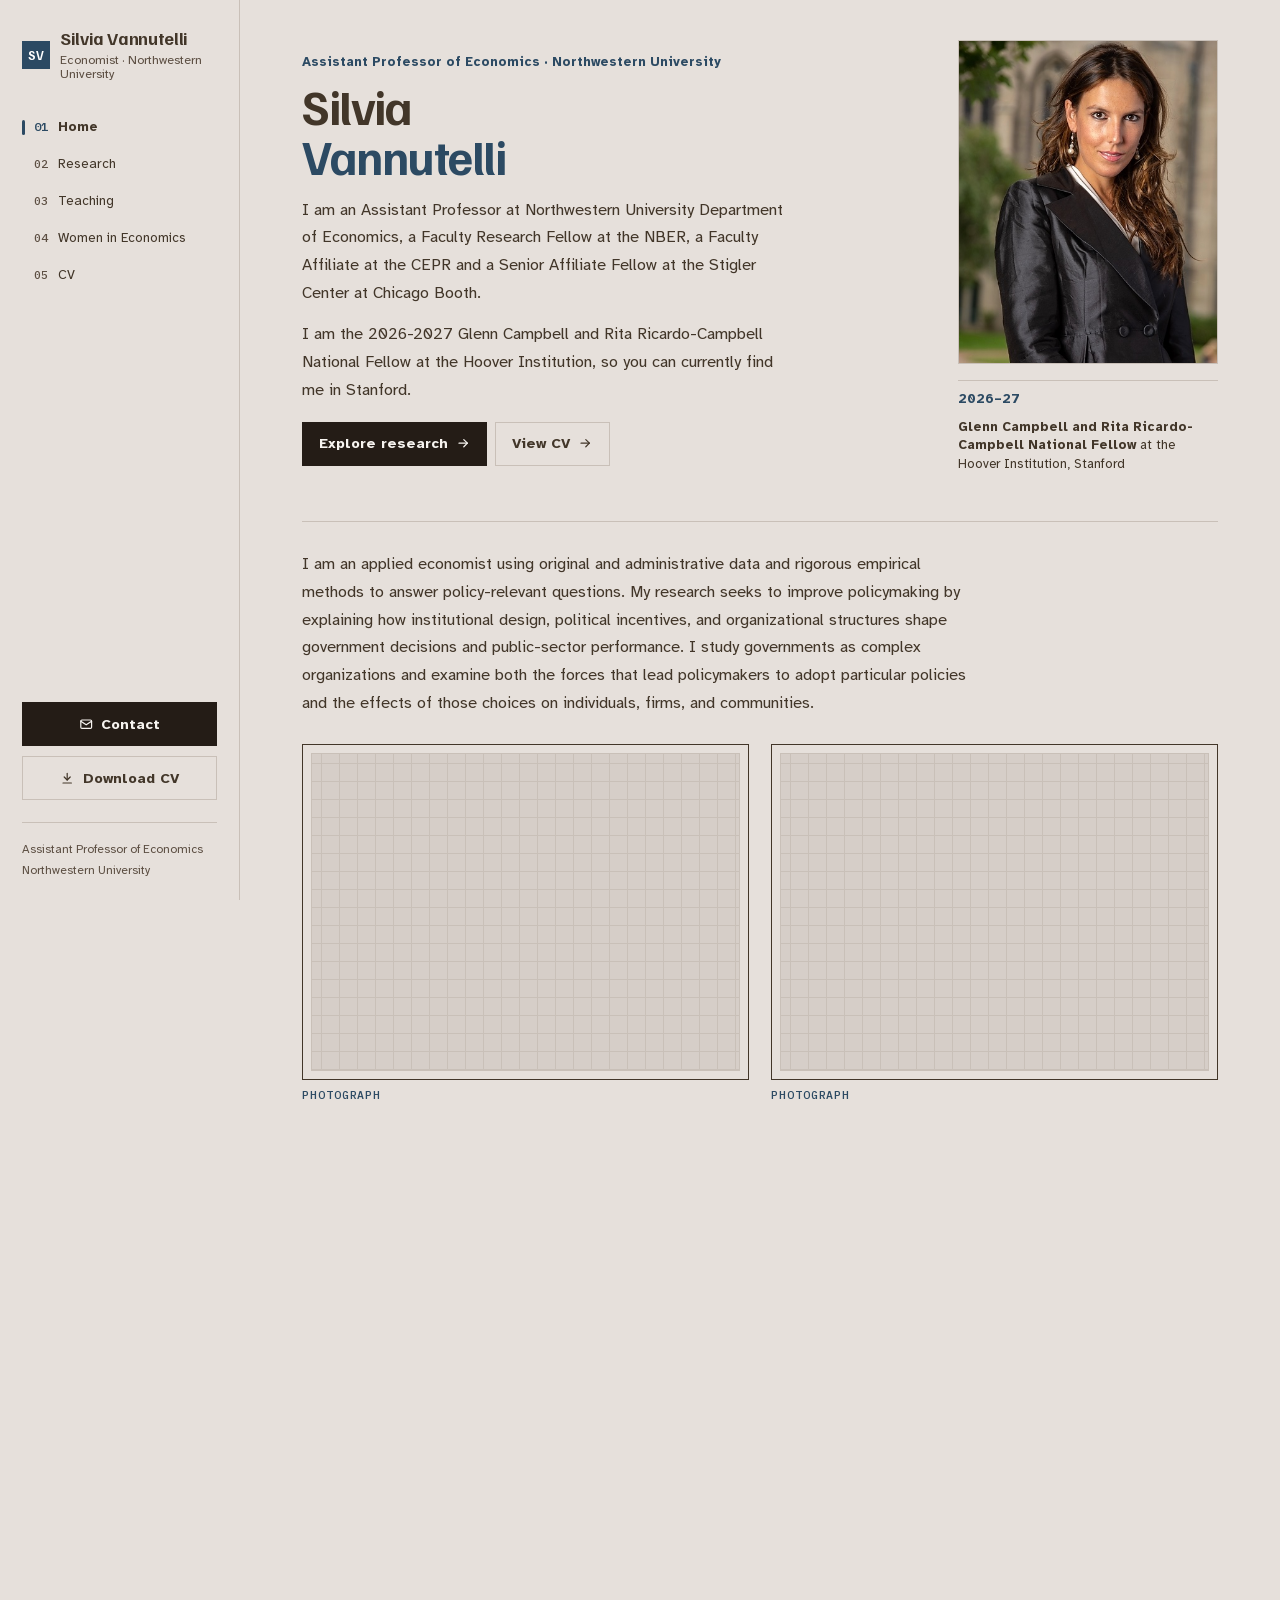
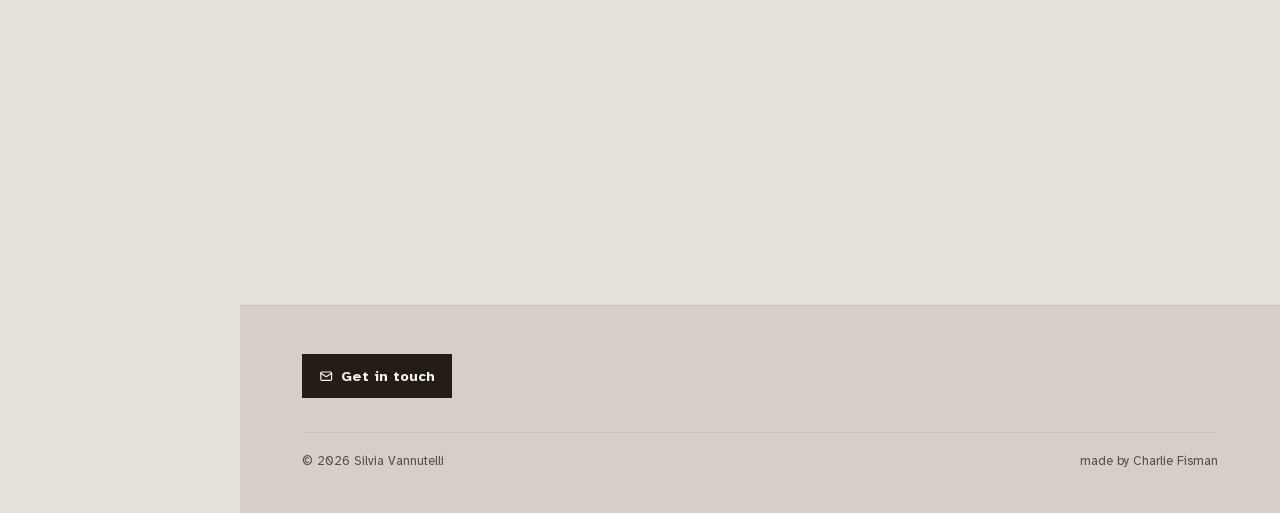
==== commit 8b9b4f6a: "Add arrow buttons beside the work-in-progress projects. Clicking the left or right key steps to the " ====
--- a/index.html
+++ b/index.html
@@ -91,7 +91,11 @@
   </ul>
   <div class="wip-stage">
     <div class="wip-panel" role="tabpanel" id="wip-panel-0" aria-labelledby="wip-tab-0"><figure class="slot"><div class="slot-frame" role="img" aria-label="Graph: The Value of Information for Regulatory Enforcement"></div><figcaption>Graph</figcaption></figure><h3>The Value of Information for Regulatory Enforcement</h3><p class="wip-with">with <span>Elliott Ash, Maddalena Ronchi and Elena Stella</span></p></div><div class="wip-panel" role="tabpanel" id="wip-panel-1" aria-labelledby="wip-tab-1" hidden><figure class="slot"><div class="slot-frame" role="img" aria-label="Graph: Improving Governance through Citizen Feedback Technologies: Evidence from Pakistan"></div><figcaption>Graph</figcaption></figure><h3>Improving Governance through Citizen Feedback Technologies: Evidence from Pakistan</h3><p class="wip-with">with <span>Sultan Mehmood and Shaheen Naseer</span></p></div><div class="wip-panel" role="tabpanel" id="wip-panel-2" aria-labelledby="wip-tab-2" hidden><figure class="slot"><div class="slot-frame" role="img" aria-label="Graph: The Political Economy of Environmental Policy"></div><figcaption>Graph</figcaption></figure><h3>The Political Economy of Environmental Policy</h3><p class="wip-with">with <span>Reka Juhasz</span></p></div><div class="wip-panel" role="tabpanel" id="wip-panel-3" aria-labelledby="wip-tab-3" hidden><figure class="slot"><div class="slot-frame" role="img" aria-label="Graph: Managing Tax Collection"></div><figcaption>Graph</figcaption></figure><h3>Managing Tax Collection</h3><p class="wip-with">with <span>Simone Paci and Giacomo Marcolin</span></p></div><div class="wip-panel" role="tabpanel" id="wip-panel-4" aria-labelledby="wip-tab-4" hidden><figure class="slot"><div class="slot-frame" role="img" aria-label="Graph: Outsourcing Government in the U.S."></div><figcaption>Graph</figcaption></figure><h3>Outsourcing Government in the U.S.</h3><p class="wip-with">with <span>Guo Xu and Charles Hanzel</span></p></div><div class="wip-panel" role="tabpanel" id="wip-panel-5" aria-labelledby="wip-tab-5" hidden><figure class="slot"><div class="slot-frame" role="img" aria-label="Graph: Managers and the Organization of Remote Work"></div><figcaption>Graph</figcaption></figure><h3>Managers and the Organization of Remote Work</h3><p class="wip-with">with <span>Erika Deserranno and Maria De Paola</span></p></div><div class="wip-panel" role="tabpanel" id="wip-panel-6" aria-labelledby="wip-tab-6" hidden><figure class="slot"><div class="slot-frame" role="img" aria-label="Graph: Pay, Stability and Quality in the U.S. Childcare Sector"></div><figcaption>Graph</figcaption></figure><h3>Pay, Stability and Quality in the U.S. Childcare Sector</h3><p class="wip-with">with <span>Anna Weber and Sara Downing</span></p><p class="wip-note">This project is supported by a grant from the Alfred P. Sloan Foundation.</p></div>
-    <p class="wip-keys">Arrow keys move between projects. <span class="wip-count" aria-live="polite"><b data-wip-current>1</b> of 7</span></p>
+    <div class="wip-keys">
+      <button type="button" class="wip-arrow prev" data-wip-prev aria-label="Previous project"><svg class="icon" aria-hidden="true"><use href="assets/img/icons.svg#i-left"/></svg></button>
+      <button type="button" class="wip-arrow next" data-wip-next aria-label="Next project"><svg class="icon" aria-hidden="true"><use href="assets/img/icons.svg#i-right"/></svg></button>
+      <p>Arrow keys move between projects. <span class="wip-count" aria-live="polite"><b data-wip-current>1</b> of 7</span></p>
+    </div>
   </div>
 </div>
   </div>
--- a/assets/css/style.css
+++ b/assets/css/style.css
@@ -836,6 +836,7 @@
   font-size: .85rem;
   color: var(--muted);
 }
+.wip-keys p { margin: 0; }
 .wip-count { font: 500 .8rem var(--font-mono); color: var(--muted); }
 .wip-count b { color: var(--ink); font-weight: 600; }
 .wip-buttons { display: flex; gap: 8px; }
@@ -2035,6 +2036,65 @@
   .tl-card .slot-frame { min-height: 0; }
 }
 
+.wip-stage {
+  padding-left: 68px;
+  padding-right: 68px;
+}
+.wip-panel { min-width: 0; width: 100%; }
+.wip-panel .slot,
+.wip-panel .slot-frame { min-width: 0; max-width: 100%; }
+.wip-arrow {
+  position: absolute;
+  top: 46%;
+  z-index: 2;
+  display: grid;
+  place-items: center;
+  width: 44px;
+  height: 44px;
+  margin: 0;
+  padding: 0;
+  border: 1px solid var(--ink);
+  border-radius: 0;
+  background: var(--paper);
+  color: var(--ink);
+  box-shadow: 0 3px 0 var(--blue-deep);
+  cursor: pointer;
+  transform: translateY(-50%);
+}
+.wip-arrow.prev { left: 12px; }
+.wip-arrow.next { right: 12px; }
+.wip-arrow .icon { width: 18px; height: 18px; }
+.wip-arrow:active {
+  box-shadow: 0 0 0 var(--blue-deep);
+  transform: translateY(calc(-50% + 3px));
+}
+.wip-arrow:focus-visible {
+  outline: 2px solid var(--blue);
+  outline-offset: 3px;
+}
+@media (hover: hover) and (pointer: fine) {
+  .wip-arrow:hover {
+    background: var(--blue);
+    border-color: var(--blue);
+    color: var(--paper);
+  }
+}
+@media (max-width: 860px) {
+  .wip-stage { padding: 22px 18px; }
+  .wip-keys {
+    display: flex;
+    flex-wrap: wrap;
+    align-items: center;
+    gap: 8px 14px;
+  }
+  .wip-keys p { flex: 1 1 12rem; }
+  .wip-arrow {
+    position: static;
+    transform: none;
+  }
+  .wip-arrow:active { transform: translateY(3px); }
+}
+
 @media (prefers-reduced-motion: reduce) {
   html { scroll-behavior: auto; }
   *, *::before, *::after {
@@ -2044,5 +2104,9 @@
     transition-delay: 0s !important;
   }
   .js .reveal { clip-path: none; transform: none; }
+  .wip-arrow:active { transform: translateY(-50%); }
   @view-transition { navigation: none; }
 }
+@media (prefers-reduced-motion: reduce) and (max-width: 860px) {
+  .wip-arrow:active { transform: none; }
+}
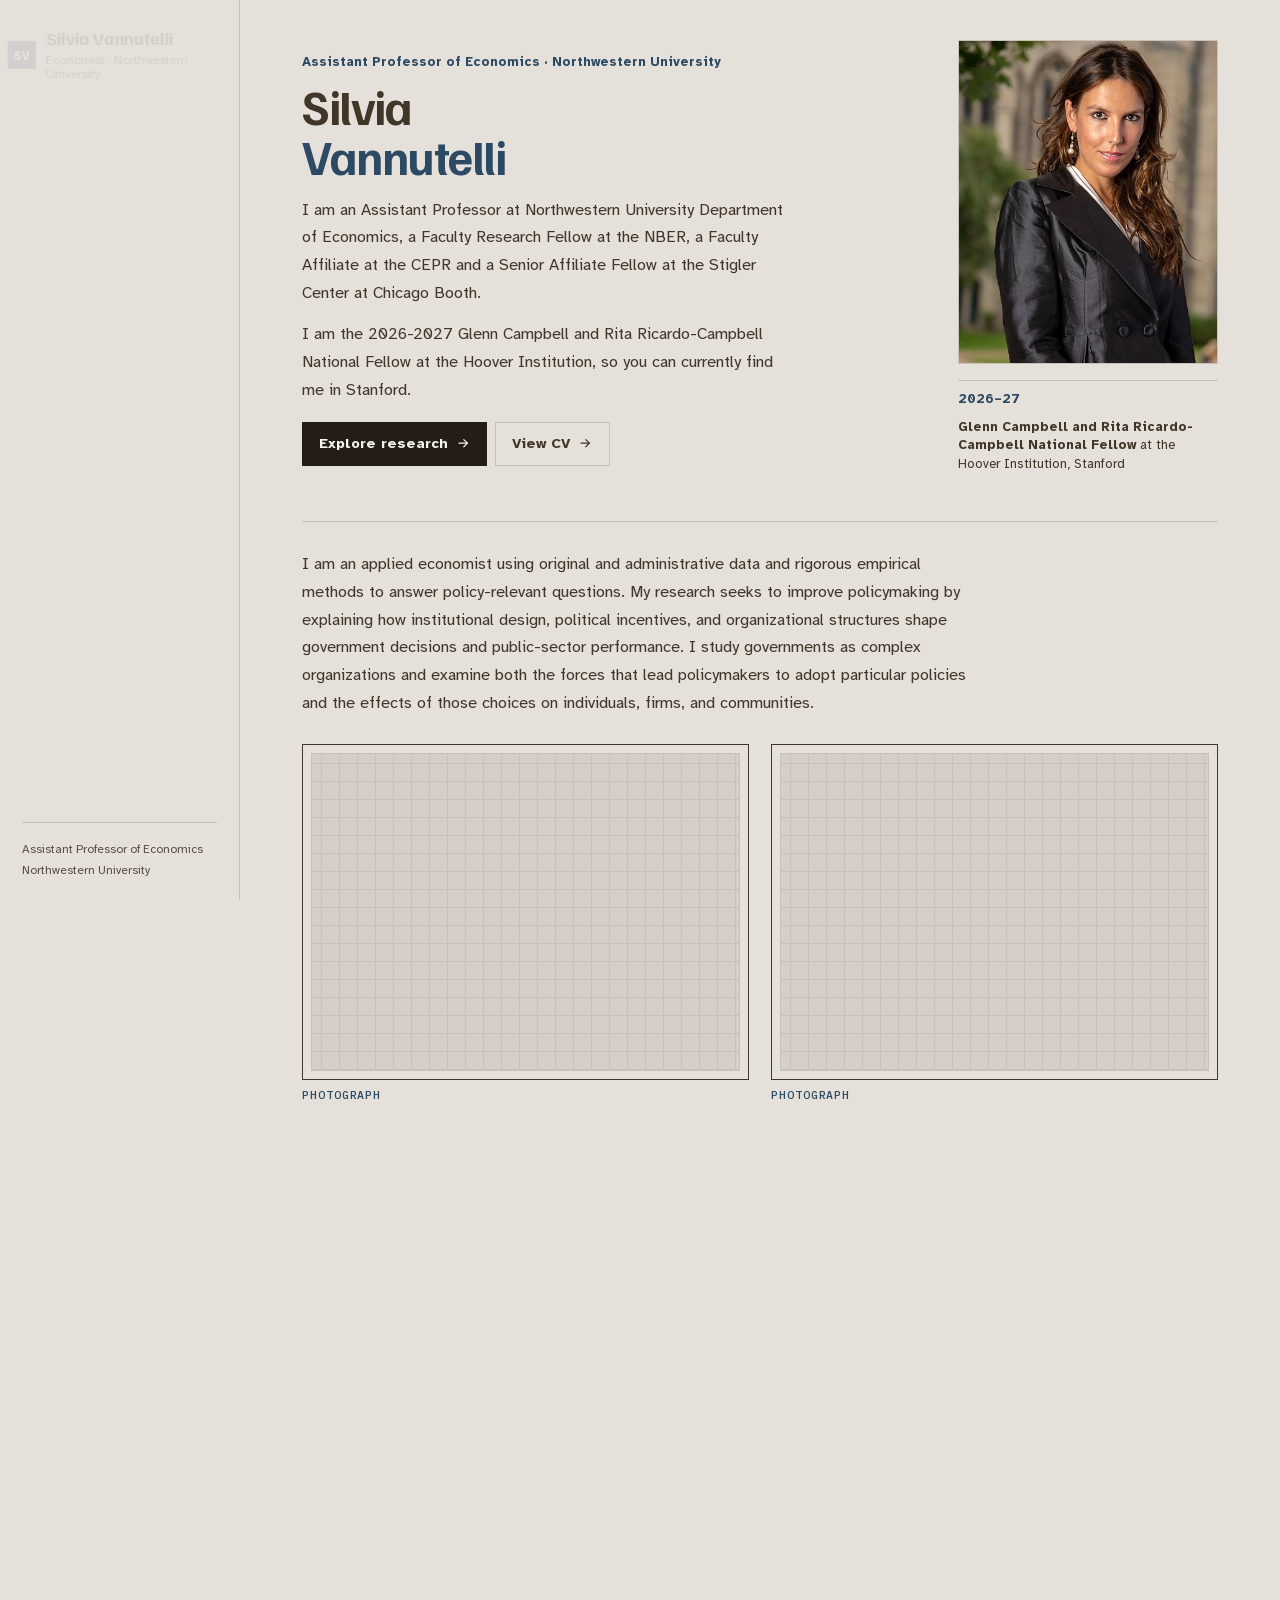
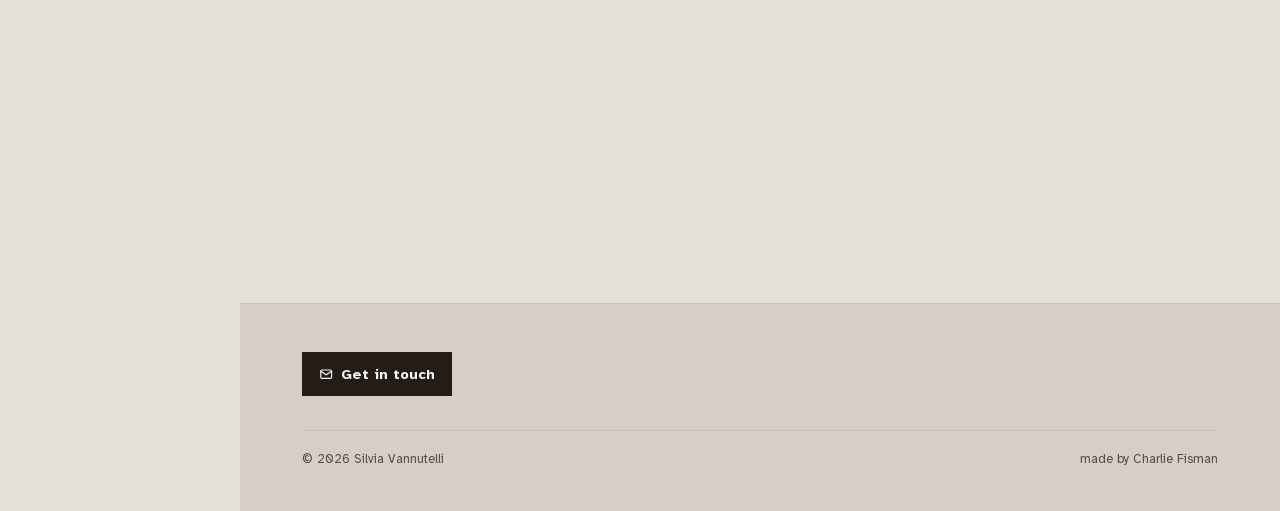
==== commit 580261ec: "Put the work-in-progress controls back under the project. The previous and next buttons sit in the r" ====
--- a/index.html
+++ b/index.html
@@ -91,10 +91,12 @@
   </ul>
   <div class="wip-stage">
     <div class="wip-panel" role="tabpanel" id="wip-panel-0" aria-labelledby="wip-tab-0"><figure class="slot"><div class="slot-frame" role="img" aria-label="Graph: The Value of Information for Regulatory Enforcement"></div><figcaption>Graph</figcaption></figure><h3>The Value of Information for Regulatory Enforcement</h3><p class="wip-with">with <span>Elliott Ash, Maddalena Ronchi and Elena Stella</span></p></div><div class="wip-panel" role="tabpanel" id="wip-panel-1" aria-labelledby="wip-tab-1" hidden><figure class="slot"><div class="slot-frame" role="img" aria-label="Graph: Improving Governance through Citizen Feedback Technologies: Evidence from Pakistan"></div><figcaption>Graph</figcaption></figure><h3>Improving Governance through Citizen Feedback Technologies: Evidence from Pakistan</h3><p class="wip-with">with <span>Sultan Mehmood and Shaheen Naseer</span></p></div><div class="wip-panel" role="tabpanel" id="wip-panel-2" aria-labelledby="wip-tab-2" hidden><figure class="slot"><div class="slot-frame" role="img" aria-label="Graph: The Political Economy of Environmental Policy"></div><figcaption>Graph</figcaption></figure><h3>The Political Economy of Environmental Policy</h3><p class="wip-with">with <span>Reka Juhasz</span></p></div><div class="wip-panel" role="tabpanel" id="wip-panel-3" aria-labelledby="wip-tab-3" hidden><figure class="slot"><div class="slot-frame" role="img" aria-label="Graph: Managing Tax Collection"></div><figcaption>Graph</figcaption></figure><h3>Managing Tax Collection</h3><p class="wip-with">with <span>Simone Paci and Giacomo Marcolin</span></p></div><div class="wip-panel" role="tabpanel" id="wip-panel-4" aria-labelledby="wip-tab-4" hidden><figure class="slot"><div class="slot-frame" role="img" aria-label="Graph: Outsourcing Government in the U.S."></div><figcaption>Graph</figcaption></figure><h3>Outsourcing Government in the U.S.</h3><p class="wip-with">with <span>Guo Xu and Charles Hanzel</span></p></div><div class="wip-panel" role="tabpanel" id="wip-panel-5" aria-labelledby="wip-tab-5" hidden><figure class="slot"><div class="slot-frame" role="img" aria-label="Graph: Managers and the Organization of Remote Work"></div><figcaption>Graph</figcaption></figure><h3>Managers and the Organization of Remote Work</h3><p class="wip-with">with <span>Erika Deserranno and Maria De Paola</span></p></div><div class="wip-panel" role="tabpanel" id="wip-panel-6" aria-labelledby="wip-tab-6" hidden><figure class="slot"><div class="slot-frame" role="img" aria-label="Graph: Pay, Stability and Quality in the U.S. Childcare Sector"></div><figcaption>Graph</figcaption></figure><h3>Pay, Stability and Quality in the U.S. Childcare Sector</h3><p class="wip-with">with <span>Anna Weber and Sara Downing</span></p><p class="wip-note">This project is supported by a grant from the Alfred P. Sloan Foundation.</p></div>
-    <div class="wip-keys">
-      <button type="button" class="wip-arrow prev" data-wip-prev aria-label="Previous project"><svg class="icon" aria-hidden="true"><use href="assets/img/icons.svg#i-left"/></svg></button>
-      <button type="button" class="wip-arrow next" data-wip-next aria-label="Next project"><svg class="icon" aria-hidden="true"><use href="assets/img/icons.svg#i-right"/></svg></button>
-      <p>Arrow keys move between projects. <span class="wip-count" aria-live="polite"><b data-wip-current>1</b> of 7</span></p>
+    <div class="wip-controls">
+      <span class="wip-count" aria-live="polite"><b data-wip-current>1</b> of 7</span>
+      <div class="wip-buttons">
+        <button type="button" class="icon-btn prev" data-wip-prev aria-label="Previous project"><svg class="icon" aria-hidden="true"><use href="assets/img/icons.svg#i-right"/></svg></button>
+        <button type="button" class="icon-btn" data-wip-next aria-label="Next project"><svg class="icon" aria-hidden="true"><use href="assets/img/icons.svg#i-right"/></svg></button>
+      </div>
     </div>
   </div>
 </div>
--- a/assets/css/style.css
+++ b/assets/css/style.css
@@ -831,12 +831,6 @@
   margin-top: auto;
   padding-top: 26px;
 }
-.wip-keys {
-  margin: 22px 0 0;
-  font-size: .85rem;
-  color: var(--muted);
-}
-.wip-keys p { margin: 0; }
 .wip-count { font: 500 .8rem var(--font-mono); color: var(--muted); }
 .wip-count b { color: var(--ink); font-weight: 600; }
 .wip-buttons { display: flex; gap: 8px; }
@@ -1904,6 +1898,7 @@
   background: transparent;
   border-color: var(--line);
 }
+.wip-buttons .icon-btn { width: 44px; height: 44px; }
 .tl-dot {
   border-radius: 0;
   background: var(--blue);
@@ -2029,70 +2024,15 @@
 .cv-short .cv-block + .cv-block { padding-top: 24px; }
 .cv-bar span { display: block; max-width: 42em; margin-top: 4px; color: var(--muted); font-size: .9rem; }
 
+.wip-panel { min-width: 0; }
+.wip-panel .slot,
+.wip-panel .slot-frame { min-width: 0; max-width: 100%; }
+
 @media (max-width: 860px) {
   .frame-pair { grid-template-columns: 1fr; }
   .frame-pair .slot-frame,
   .wip-panel .slot-frame { min-height: 200px; }
   .tl-card .slot-frame { min-height: 0; }
-}
-
-.wip-stage {
-  padding-left: 68px;
-  padding-right: 68px;
-}
-.wip-panel { min-width: 0; width: 100%; }
-.wip-panel .slot,
-.wip-panel .slot-frame { min-width: 0; max-width: 100%; }
-.wip-arrow {
-  position: absolute;
-  top: 46%;
-  z-index: 2;
-  display: grid;
-  place-items: center;
-  width: 44px;
-  height: 44px;
-  margin: 0;
-  padding: 0;
-  border: 1px solid var(--ink);
-  border-radius: 0;
-  background: var(--paper);
-  color: var(--ink);
-  box-shadow: 0 3px 0 var(--blue-deep);
-  cursor: pointer;
-  transform: translateY(-50%);
-}
-.wip-arrow.prev { left: 12px; }
-.wip-arrow.next { right: 12px; }
-.wip-arrow .icon { width: 18px; height: 18px; }
-.wip-arrow:active {
-  box-shadow: 0 0 0 var(--blue-deep);
-  transform: translateY(calc(-50% + 3px));
-}
-.wip-arrow:focus-visible {
-  outline: 2px solid var(--blue);
-  outline-offset: 3px;
-}
-@media (hover: hover) and (pointer: fine) {
-  .wip-arrow:hover {
-    background: var(--blue);
-    border-color: var(--blue);
-    color: var(--paper);
-  }
-}
-@media (max-width: 860px) {
-  .wip-stage { padding: 22px 18px; }
-  .wip-keys {
-    display: flex;
-    flex-wrap: wrap;
-    align-items: center;
-    gap: 8px 14px;
-  }
-  .wip-keys p { flex: 1 1 12rem; }
-  .wip-arrow {
-    position: static;
-    transform: none;
-  }
-  .wip-arrow:active { transform: translateY(3px); }
 }
 
 @media (prefers-reduced-motion: reduce) {
@@ -2104,9 +2044,5 @@
     transition-delay: 0s !important;
   }
   .js .reveal { clip-path: none; transform: none; }
-  .wip-arrow:active { transform: translateY(-50%); }
   @view-transition { navigation: none; }
 }
-@media (prefers-reduced-motion: reduce) and (max-width: 860px) {
-  .wip-arrow:active { transform: none; }
-}
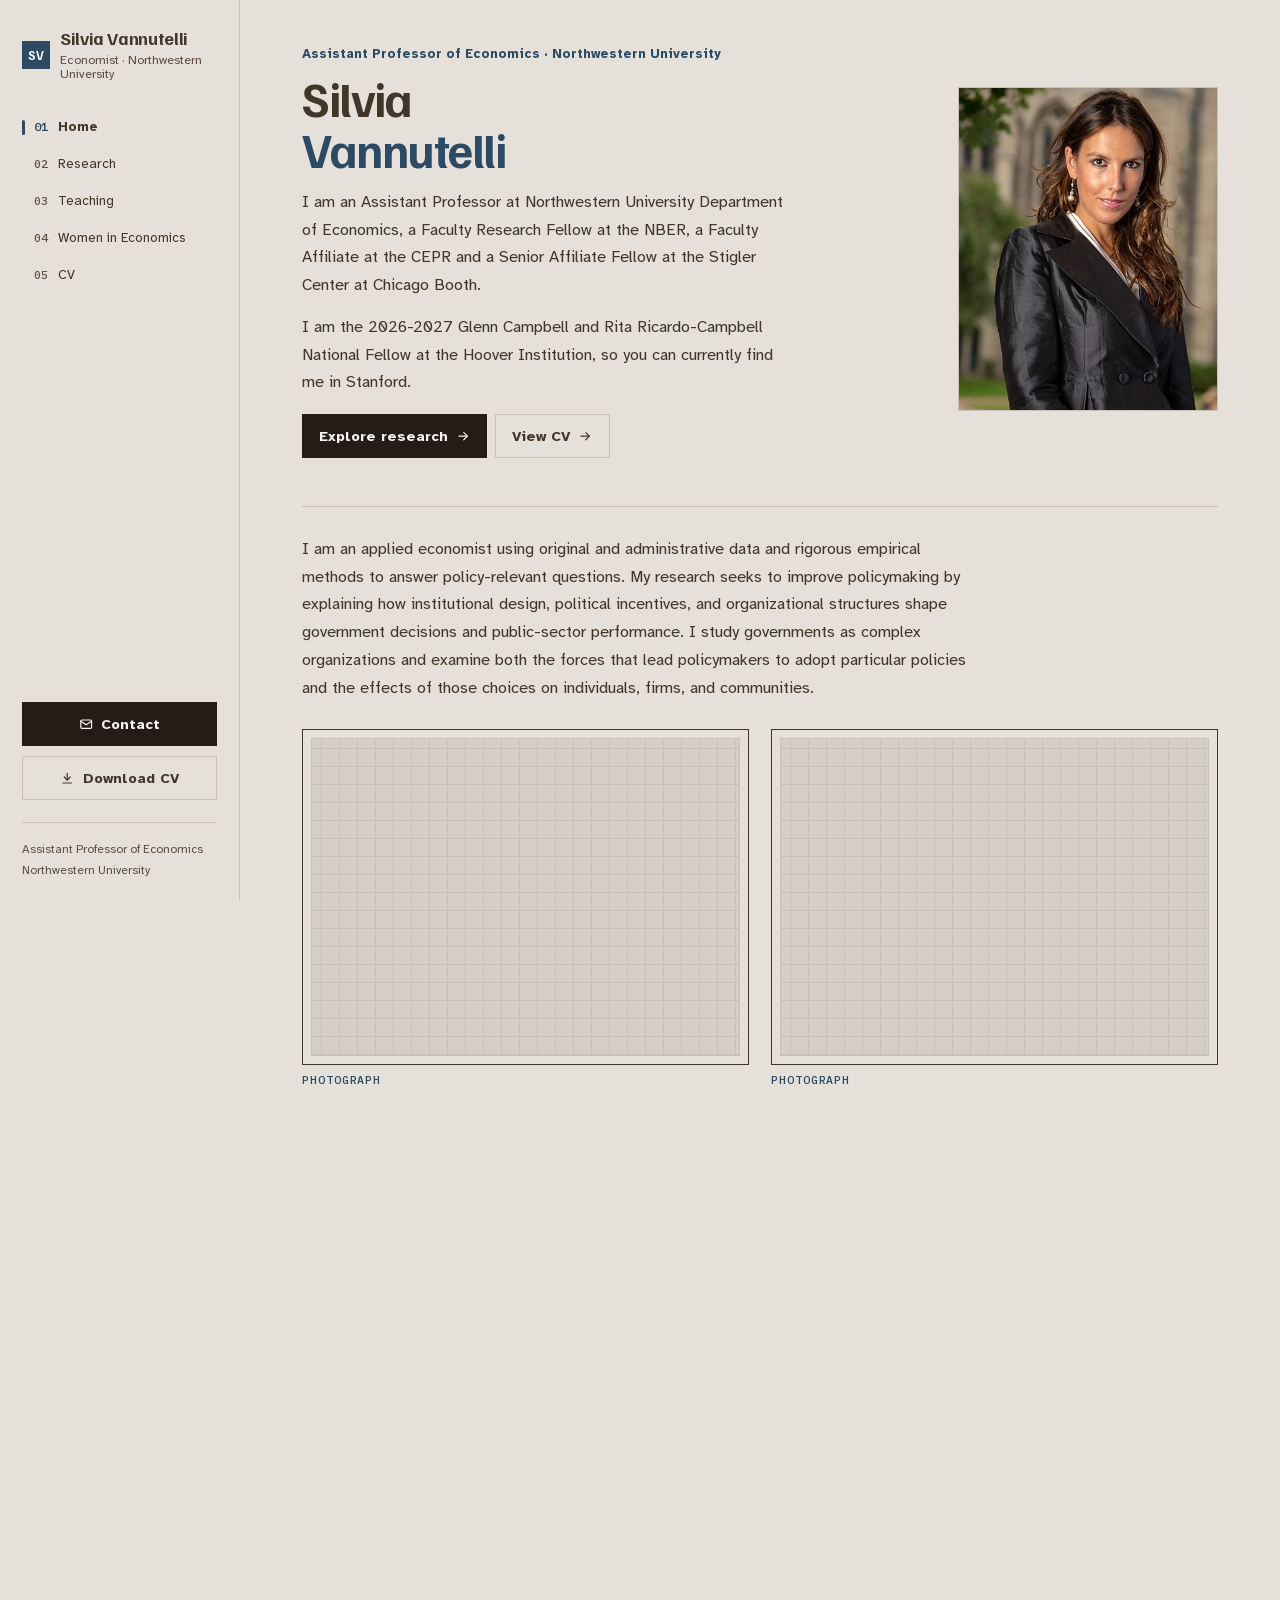
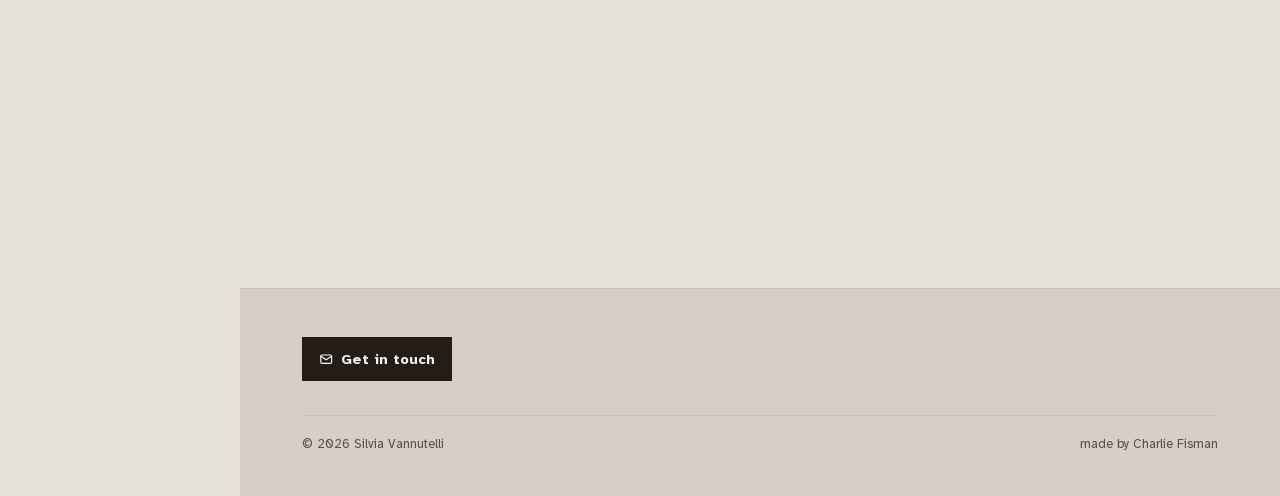
==== commit 003a9bd4: "Remove the caption under the home portrait. Co-authored-by: Cursor <cursoragent@cursor.com>" ====
--- a/index.html
+++ b/index.html
@@ -59,10 +59,6 @@
           <span class="layer layer-1" aria-hidden="true"></span>
           <span class="layer layer-2" aria-hidden="true"></span>
           <img src="assets/img/headshot.jpg" width="415" height="517" alt="Portrait of Silvia Vannutelli">
-          <div class="portrait-badge">
-            <span class="tag">2026–27</span>
-            <strong>Glenn Campbell and Rita Ricardo-Campbell National Fellow</strong> at the Hoover Institution, Stanford
-          </div>
         </div>
       </div>
     </div>
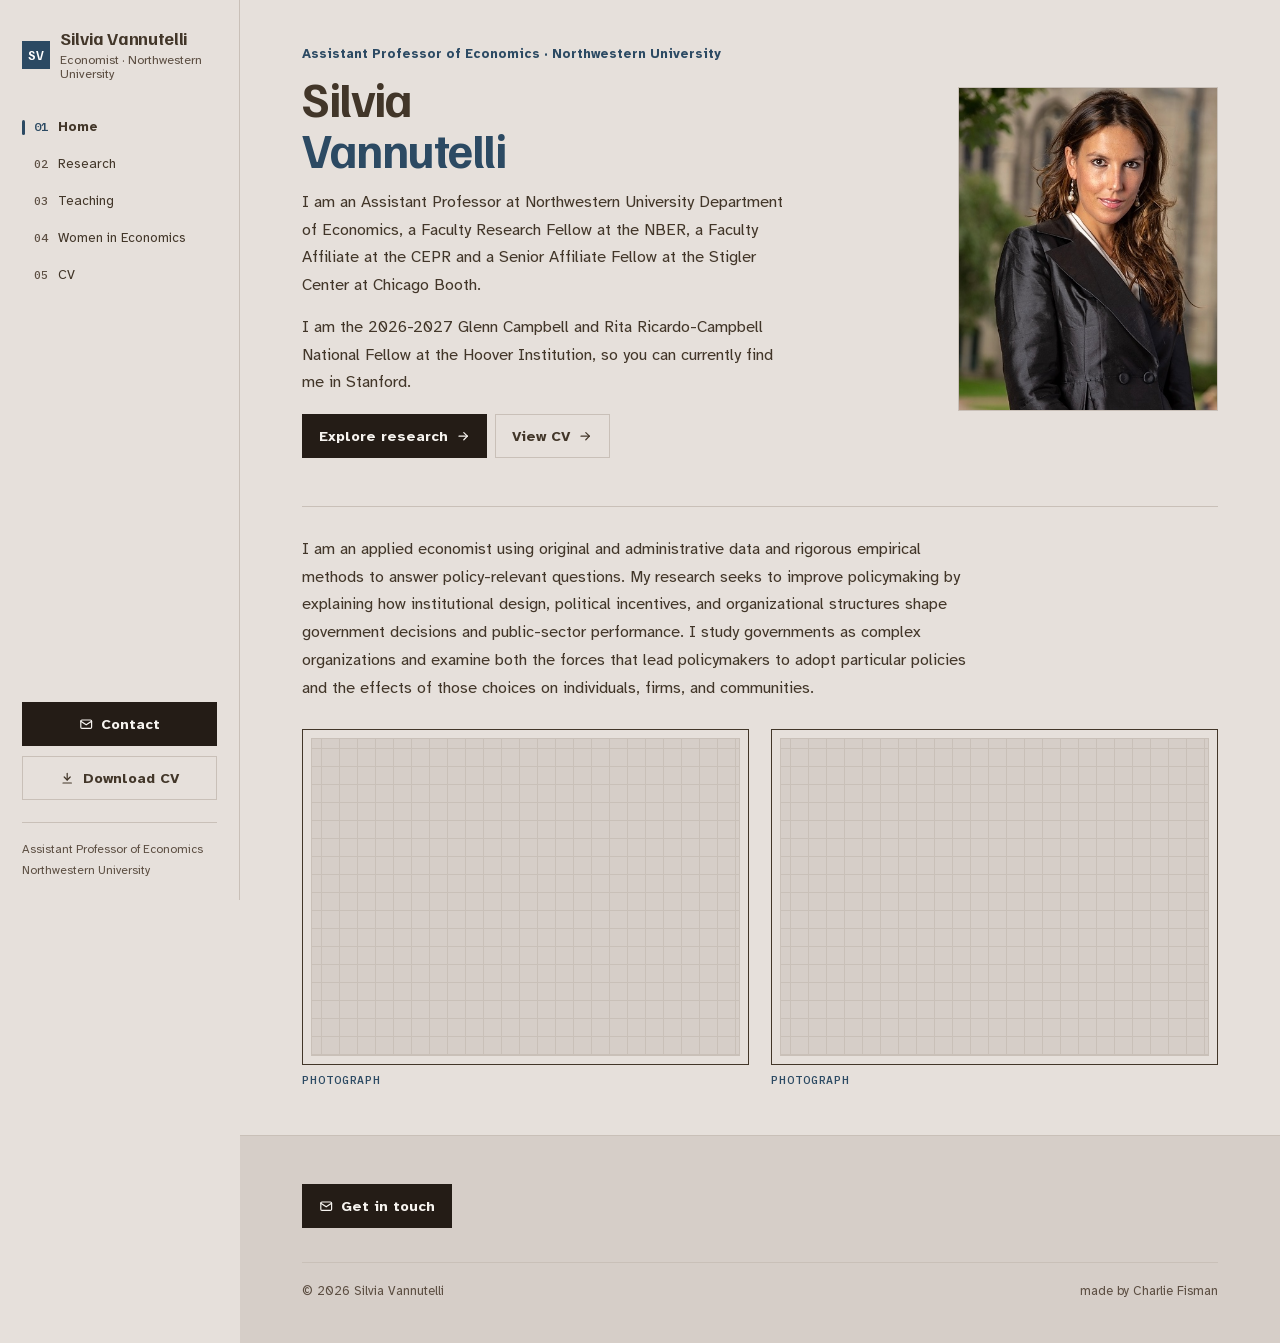
==== commit 40ce83ca: "Move research highlights below the publications. The research page now runs publications, the highli" ====
--- a/index.html
+++ b/index.html
@@ -72,33 +72,6 @@
   </div>
 </section>
 
-<section class="section" id="work-in-progress">
-  <div class="wrap">
-    <div class="section-head reveal">
-      <div>
-        <h2>Selected work in progress</h2>
-      </div>
-      <a class="btn btn-ghost btn-sm" href="research.html#in-progress">All research <svg class="icon" aria-hidden="true"><use href="assets/img/icons.svg#i-right"/></svg></a>
-    </div>
-    
-<div class="wip reveal" data-wip>
-  <ul class="wip-list" role="tablist" aria-label="Selected work in progress" aria-orientation="vertical">
-    <li role="presentation"><button type="button" class="wip-tab" role="tab" id="wip-tab-0" aria-controls="wip-panel-0" aria-selected="true" tabindex="0"><span class="n">01</span><span class="t">The Value of Information for Regulatory Enforcement</span></button></li><li role="presentation"><button type="button" class="wip-tab" role="tab" id="wip-tab-1" aria-controls="wip-panel-1" aria-selected="false" tabindex="-1"><span class="n">02</span><span class="t">Improving Governance through Citizen Feedback Technologies: Evidence from Pakistan</span></button></li><li role="presentation"><button type="button" class="wip-tab" role="tab" id="wip-tab-2" aria-controls="wip-panel-2" aria-selected="false" tabindex="-1"><span class="n">03</span><span class="t">The Political Economy of Environmental Policy</span></button></li><li role="presentation"><button type="button" class="wip-tab" role="tab" id="wip-tab-3" aria-controls="wip-panel-3" aria-selected="false" tabindex="-1"><span class="n">04</span><span class="t">Managing Tax Collection</span></button></li><li role="presentation"><button type="button" class="wip-tab" role="tab" id="wip-tab-4" aria-controls="wip-panel-4" aria-selected="false" tabindex="-1"><span class="n">05</span><span class="t">Outsourcing Government in the U.S.</span></button></li><li role="presentation"><button type="button" class="wip-tab" role="tab" id="wip-tab-5" aria-controls="wip-panel-5" aria-selected="false" tabindex="-1"><span class="n">06</span><span class="t">Managers and the Organization of Remote Work</span></button></li><li role="presentation"><button type="button" class="wip-tab" role="tab" id="wip-tab-6" aria-controls="wip-panel-6" aria-selected="false" tabindex="-1"><span class="n">07</span><span class="t">Pay, Stability and Quality in the U.S. Childcare Sector</span></button></li>
-  </ul>
-  <div class="wip-stage">
-    <div class="wip-panel" role="tabpanel" id="wip-panel-0" aria-labelledby="wip-tab-0"><figure class="slot"><div class="slot-frame" role="img" aria-label="Graph: The Value of Information for Regulatory Enforcement"></div><figcaption>Graph</figcaption></figure><h3>The Value of Information for Regulatory Enforcement</h3><p class="wip-with">with <span>Elliott Ash, Maddalena Ronchi and Elena Stella</span></p></div><div class="wip-panel" role="tabpanel" id="wip-panel-1" aria-labelledby="wip-tab-1" hidden><figure class="slot"><div class="slot-frame" role="img" aria-label="Graph: Improving Governance through Citizen Feedback Technologies: Evidence from Pakistan"></div><figcaption>Graph</figcaption></figure><h3>Improving Governance through Citizen Feedback Technologies: Evidence from Pakistan</h3><p class="wip-with">with <span>Sultan Mehmood and Shaheen Naseer</span></p></div><div class="wip-panel" role="tabpanel" id="wip-panel-2" aria-labelledby="wip-tab-2" hidden><figure class="slot"><div class="slot-frame" role="img" aria-label="Graph: The Political Economy of Environmental Policy"></div><figcaption>Graph</figcaption></figure><h3>The Political Economy of Environmental Policy</h3><p class="wip-with">with <span>Reka Juhasz</span></p></div><div class="wip-panel" role="tabpanel" id="wip-panel-3" aria-labelledby="wip-tab-3" hidden><figure class="slot"><div class="slot-frame" role="img" aria-label="Graph: Managing Tax Collection"></div><figcaption>Graph</figcaption></figure><h3>Managing Tax Collection</h3><p class="wip-with">with <span>Simone Paci and Giacomo Marcolin</span></p></div><div class="wip-panel" role="tabpanel" id="wip-panel-4" aria-labelledby="wip-tab-4" hidden><figure class="slot"><div class="slot-frame" role="img" aria-label="Graph: Outsourcing Government in the U.S."></div><figcaption>Graph</figcaption></figure><h3>Outsourcing Government in the U.S.</h3><p class="wip-with">with <span>Guo Xu and Charles Hanzel</span></p></div><div class="wip-panel" role="tabpanel" id="wip-panel-5" aria-labelledby="wip-tab-5" hidden><figure class="slot"><div class="slot-frame" role="img" aria-label="Graph: Managers and the Organization of Remote Work"></div><figcaption>Graph</figcaption></figure><h3>Managers and the Organization of Remote Work</h3><p class="wip-with">with <span>Erika Deserranno and Maria De Paola</span></p></div><div class="wip-panel" role="tabpanel" id="wip-panel-6" aria-labelledby="wip-tab-6" hidden><figure class="slot"><div class="slot-frame" role="img" aria-label="Graph: Pay, Stability and Quality in the U.S. Childcare Sector"></div><figcaption>Graph</figcaption></figure><h3>Pay, Stability and Quality in the U.S. Childcare Sector</h3><p class="wip-with">with <span>Anna Weber and Sara Downing</span></p><p class="wip-note">This project is supported by a grant from the Alfred P. Sloan Foundation.</p></div>
-    <div class="wip-controls">
-      <span class="wip-count" aria-live="polite"><b data-wip-current>1</b> of 7</span>
-      <div class="wip-buttons">
-        <button type="button" class="icon-btn prev" data-wip-prev aria-label="Previous project"><svg class="icon" aria-hidden="true"><use href="assets/img/icons.svg#i-right"/></svg></button>
-        <button type="button" class="icon-btn" data-wip-next aria-label="Next project"><svg class="icon" aria-hidden="true"><use href="assets/img/icons.svg#i-right"/></svg></button>
-      </div>
-    </div>
-  </div>
-</div>
-  </div>
-</section>
-
 
 <footer class="footer">
   <div class="wrap">
--- a/assets/css/style.css
+++ b/assets/css/style.css
@@ -1013,6 +1013,7 @@
 }
 .group-title h2 { font-size: 1.55rem; }
 .group-title .tag { color: var(--muted); }
+.group .wip { margin-top: 18px; }
 
 .papers { list-style: none; margin: 0; padding: 0; }
 .paper {
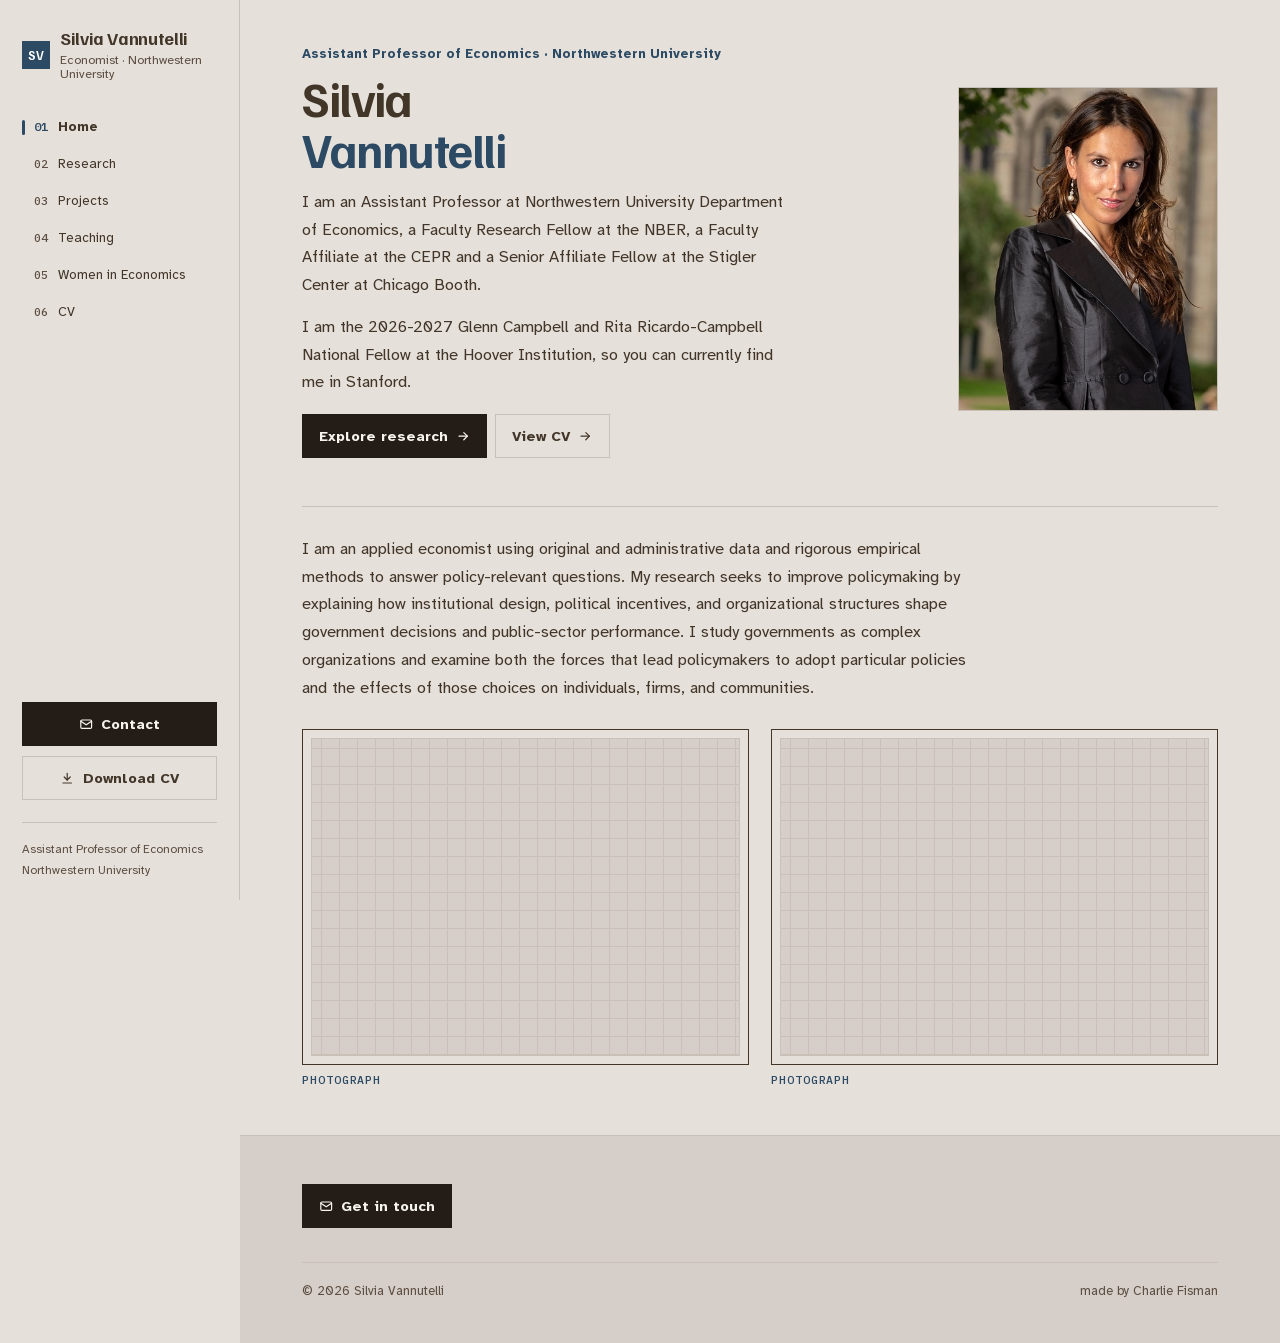
==== commit 18eb3a8e: "Add a Projects page for the G3O observatory. The page uses the observatory’s own public wording, lin" ====
--- a/index.html
+++ b/index.html
@@ -22,7 +22,7 @@
 <div class="shell">
   <aside class="rail" aria-label="Site">
     <a class="brand" href="index.html" aria-label="Silvia Vannutelli, home"><span class="brand-mark" aria-hidden="true"><span></span><span>SV</span></span><span class="brand-text"><span class="brand-name">Silvia Vannutelli</span><span class="brand-role">Economist · Northwestern University</span></span></a>
-    <nav aria-label="Primary"><ul class="nav"><li><a href="index.html" aria-current="page"><span class="num">01</span><span class="label">Home</span></a></li><li><a href="research.html"><span class="num">02</span><span class="label">Research</span></a></li><li><a href="teaching.html"><span class="num">03</span><span class="label">Teaching</span></a></li><li><a href="women-in-economics.html"><span class="num">04</span><span class="label">Women in Economics</span></a></li><li><a href="cv.html"><span class="num">05</span><span class="label">CV</span></a></li></ul></nav>
+    <nav aria-label="Primary"><ul class="nav"><li><a href="index.html" aria-current="page"><span class="num">01</span><span class="label">Home</span></a></li><li><a href="research.html"><span class="num">02</span><span class="label">Research</span></a></li><li><a href="projects.html"><span class="num">03</span><span class="label">Projects</span></a></li><li><a href="teaching.html"><span class="num">04</span><span class="label">Teaching</span></a></li><li><a href="women-in-economics.html"><span class="num">05</span><span class="label">Women in Economics</span></a></li><li><a href="cv.html"><span class="num">06</span><span class="label">CV</span></a></li></ul></nav>
     <div class="rail-actions"><button type="button" class="btn" data-contact aria-haspopup="dialog"><svg class="icon" aria-hidden="true"><use href="assets/img/icons.svg#i-mail"/></svg>Contact</button><a class="btn btn-ghost" href="https://www.dropbox.com/scl/fi/ll2bxqbce6hzrvaxrr8pe/2026_Apr_CV_Vannutelli.pdf?rlkey=vmk7w52mnqz9h2t9owc80xp1f&amp;st=h7l1grf5&amp;dl=0" target="_blank" rel="noopener noreferrer"><svg class="icon" aria-hidden="true"><use href="assets/img/icons.svg#i-download"/></svg>Download CV</a></div>
     <div class="rail-foot"><p>Assistant Professor of Economics<br>Northwestern University</p></div>
   </aside>
@@ -35,7 +35,7 @@
     </div>
   </header>
   <div class="sheet" id="menu-sheet">
-    <nav aria-label="Primary (mobile)"><ul class="nav"><li><a href="index.html" aria-current="page"><span class="num">01</span><span class="label">Home</span></a></li><li><a href="research.html"><span class="num">02</span><span class="label">Research</span></a></li><li><a href="teaching.html"><span class="num">03</span><span class="label">Teaching</span></a></li><li><a href="women-in-economics.html"><span class="num">04</span><span class="label">Women in Economics</span></a></li><li><a href="cv.html"><span class="num">05</span><span class="label">CV</span></a></li></ul></nav>
+    <nav aria-label="Primary (mobile)"><ul class="nav"><li><a href="index.html" aria-current="page"><span class="num">01</span><span class="label">Home</span></a></li><li><a href="research.html"><span class="num">02</span><span class="label">Research</span></a></li><li><a href="projects.html"><span class="num">03</span><span class="label">Projects</span></a></li><li><a href="teaching.html"><span class="num">04</span><span class="label">Teaching</span></a></li><li><a href="women-in-economics.html"><span class="num">05</span><span class="label">Women in Economics</span></a></li><li><a href="cv.html"><span class="num">06</span><span class="label">CV</span></a></li></ul></nav>
     <div class="rail-actions"><button type="button" class="btn" data-contact aria-haspopup="dialog"><svg class="icon" aria-hidden="true"><use href="assets/img/icons.svg#i-mail"/></svg>Contact</button><a class="btn btn-ghost" href="https://www.dropbox.com/scl/fi/ll2bxqbce6hzrvaxrr8pe/2026_Apr_CV_Vannutelli.pdf?rlkey=vmk7w52mnqz9h2t9owc80xp1f&amp;st=h7l1grf5&amp;dl=0" target="_blank" rel="noopener noreferrer"><svg class="icon" aria-hidden="true"><use href="assets/img/icons.svg#i-download"/></svg>Download CV</a></div>
   </div>
 
--- a/assets/css/style.css
+++ b/assets/css/style.css
@@ -1134,6 +1134,40 @@
 }
 .wip-card p span { color: var(--blue-deep); font-weight: 550; }
 
+/* ---------- Projects ---------- */
+
+.project { max-width: 68ch; padding-bottom: 24px; }
+.project-kicker { display: flex; flex-wrap: wrap; gap: 8px 18px; align-items: baseline; }
+.project h2 {
+  margin: 14px 0 0;
+  font-size: clamp(1.8rem, 3.2vw, 2.5rem);
+  letter-spacing: -0.03em;
+  line-height: 1.12;
+}
+.project-lead {
+  margin: 16px 0 0;
+  font-size: 1.08rem;
+  line-height: 1.65;
+}
+.project-desc {
+  margin: 22px 0 0;
+  padding: 14px 0;
+  border-top: 1px solid var(--line);
+  border-bottom: 1px solid var(--line);
+  line-height: 1.65;
+}
+.project-points {
+  list-style: none;
+  margin: 8px 0 0;
+  padding: 0;
+}
+.project-points li {
+  padding: 12px 0;
+  border-bottom: 1px solid var(--line);
+}
+.project-note { margin: 16px 0 0; color: var(--muted); font-size: .95rem; }
+.project .paper-actions { margin-top: 22px; }
+
 /* ---------- Teaching ---------- */
 
 .courses { display: grid; gap: 16px; }
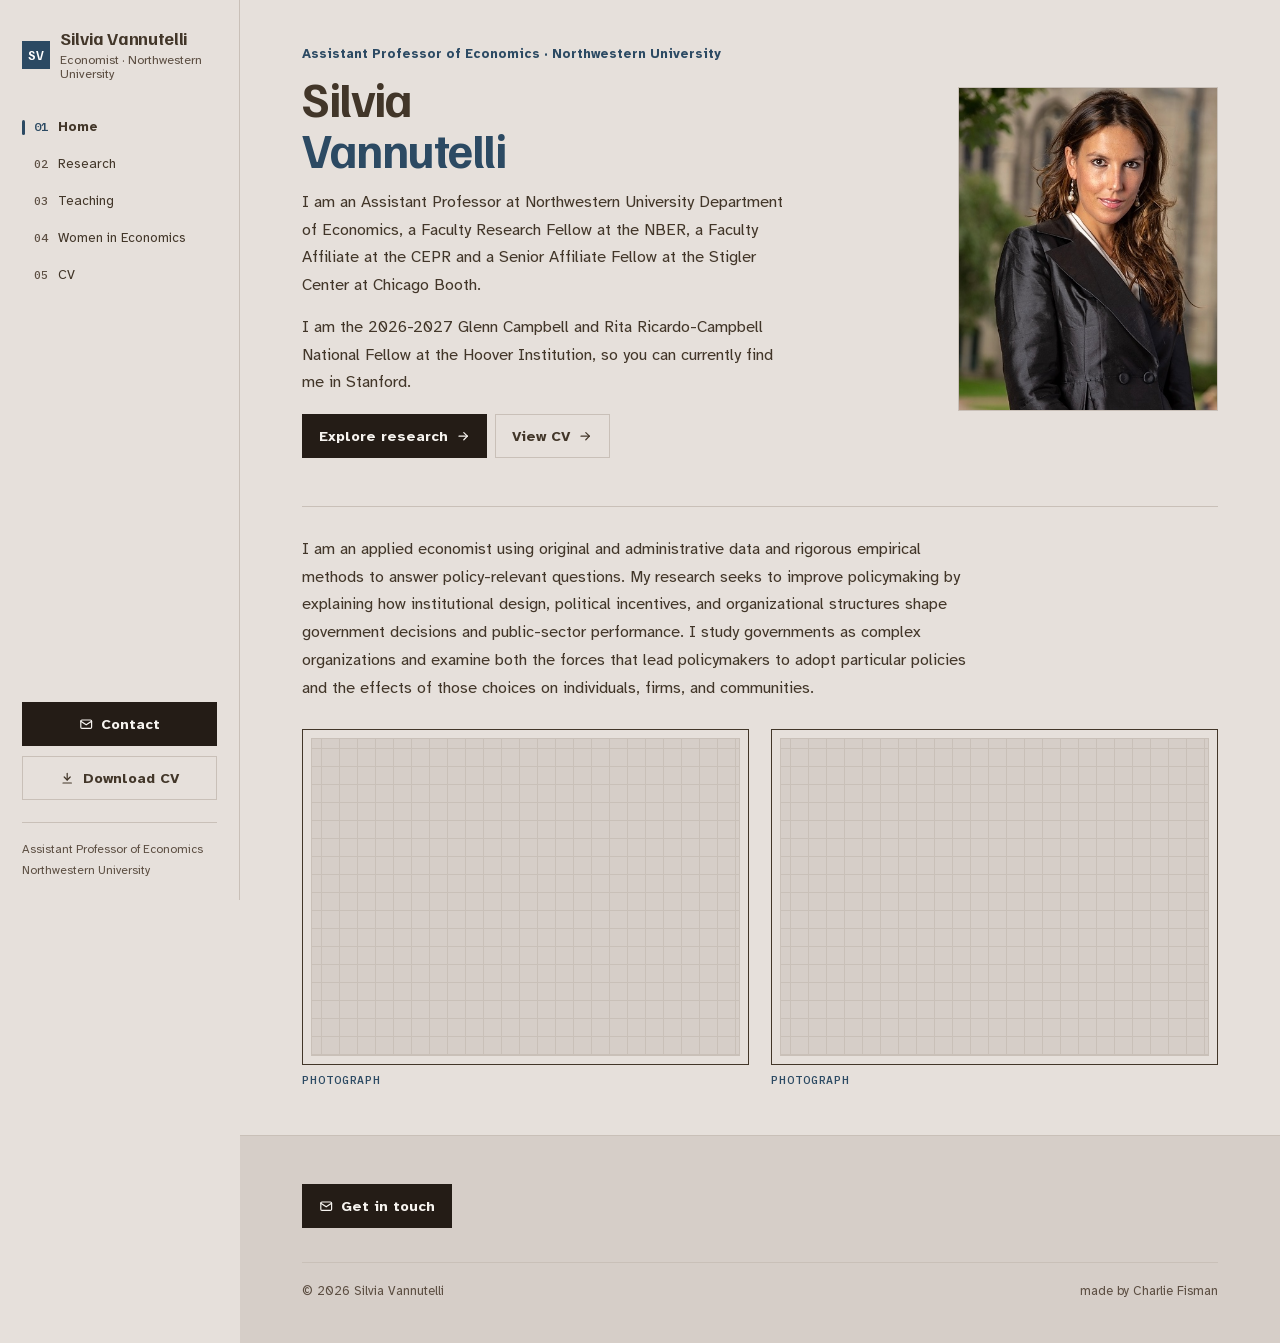
==== commit e56960b3: "Keep Projects on the research page, under working papers. The observatory stays in that section when" ====
--- a/index.html
+++ b/index.html
@@ -22,7 +22,7 @@
 <div class="shell">
   <aside class="rail" aria-label="Site">
     <a class="brand" href="index.html" aria-label="Silvia Vannutelli, home"><span class="brand-mark" aria-hidden="true"><span></span><span>SV</span></span><span class="brand-text"><span class="brand-name">Silvia Vannutelli</span><span class="brand-role">Economist · Northwestern University</span></span></a>
-    <nav aria-label="Primary"><ul class="nav"><li><a href="index.html" aria-current="page"><span class="num">01</span><span class="label">Home</span></a></li><li><a href="research.html"><span class="num">02</span><span class="label">Research</span></a></li><li><a href="projects.html"><span class="num">03</span><span class="label">Projects</span></a></li><li><a href="teaching.html"><span class="num">04</span><span class="label">Teaching</span></a></li><li><a href="women-in-economics.html"><span class="num">05</span><span class="label">Women in Economics</span></a></li><li><a href="cv.html"><span class="num">06</span><span class="label">CV</span></a></li></ul></nav>
+    <nav aria-label="Primary"><ul class="nav"><li><a href="index.html" aria-current="page"><span class="num">01</span><span class="label">Home</span></a></li><li><a href="research.html"><span class="num">02</span><span class="label">Research</span></a></li><li><a href="teaching.html"><span class="num">03</span><span class="label">Teaching</span></a></li><li><a href="women-in-economics.html"><span class="num">04</span><span class="label">Women in Economics</span></a></li><li><a href="cv.html"><span class="num">05</span><span class="label">CV</span></a></li></ul></nav>
     <div class="rail-actions"><button type="button" class="btn" data-contact aria-haspopup="dialog"><svg class="icon" aria-hidden="true"><use href="assets/img/icons.svg#i-mail"/></svg>Contact</button><a class="btn btn-ghost" href="https://www.dropbox.com/scl/fi/ll2bxqbce6hzrvaxrr8pe/2026_Apr_CV_Vannutelli.pdf?rlkey=vmk7w52mnqz9h2t9owc80xp1f&amp;st=h7l1grf5&amp;dl=0" target="_blank" rel="noopener noreferrer"><svg class="icon" aria-hidden="true"><use href="assets/img/icons.svg#i-download"/></svg>Download CV</a></div>
     <div class="rail-foot"><p>Assistant Professor of Economics<br>Northwestern University</p></div>
   </aside>
@@ -35,7 +35,7 @@
     </div>
   </header>
   <div class="sheet" id="menu-sheet">
-    <nav aria-label="Primary (mobile)"><ul class="nav"><li><a href="index.html" aria-current="page"><span class="num">01</span><span class="label">Home</span></a></li><li><a href="research.html"><span class="num">02</span><span class="label">Research</span></a></li><li><a href="projects.html"><span class="num">03</span><span class="label">Projects</span></a></li><li><a href="teaching.html"><span class="num">04</span><span class="label">Teaching</span></a></li><li><a href="women-in-economics.html"><span class="num">05</span><span class="label">Women in Economics</span></a></li><li><a href="cv.html"><span class="num">06</span><span class="label">CV</span></a></li></ul></nav>
+    <nav aria-label="Primary (mobile)"><ul class="nav"><li><a href="index.html" aria-current="page"><span class="num">01</span><span class="label">Home</span></a></li><li><a href="research.html"><span class="num">02</span><span class="label">Research</span></a></li><li><a href="teaching.html"><span class="num">03</span><span class="label">Teaching</span></a></li><li><a href="women-in-economics.html"><span class="num">04</span><span class="label">Women in Economics</span></a></li><li><a href="cv.html"><span class="num">05</span><span class="label">CV</span></a></li></ul></nav>
     <div class="rail-actions"><button type="button" class="btn" data-contact aria-haspopup="dialog"><svg class="icon" aria-hidden="true"><use href="assets/img/icons.svg#i-mail"/></svg>Contact</button><a class="btn btn-ghost" href="https://www.dropbox.com/scl/fi/ll2bxqbce6hzrvaxrr8pe/2026_Apr_CV_Vannutelli.pdf?rlkey=vmk7w52mnqz9h2t9owc80xp1f&amp;st=h7l1grf5&amp;dl=0" target="_blank" rel="noopener noreferrer"><svg class="icon" aria-hidden="true"><use href="assets/img/icons.svg#i-download"/></svg>Download CV</a></div>
   </div>
 
--- a/assets/css/style.css
+++ b/assets/css/style.css
@@ -1138,11 +1138,11 @@
 
 .project { max-width: 68ch; padding-bottom: 24px; }
 .project-kicker { display: flex; flex-wrap: wrap; gap: 8px 18px; align-items: baseline; }
-.project h2 {
+.project h3 {
   margin: 14px 0 0;
-  font-size: clamp(1.8rem, 3.2vw, 2.5rem);
+  font-size: clamp(1.45rem, 2.4vw, 1.9rem);
   letter-spacing: -0.03em;
-  line-height: 1.12;
+  line-height: 1.15;
 }
 .project-lead {
   margin: 16px 0 0;
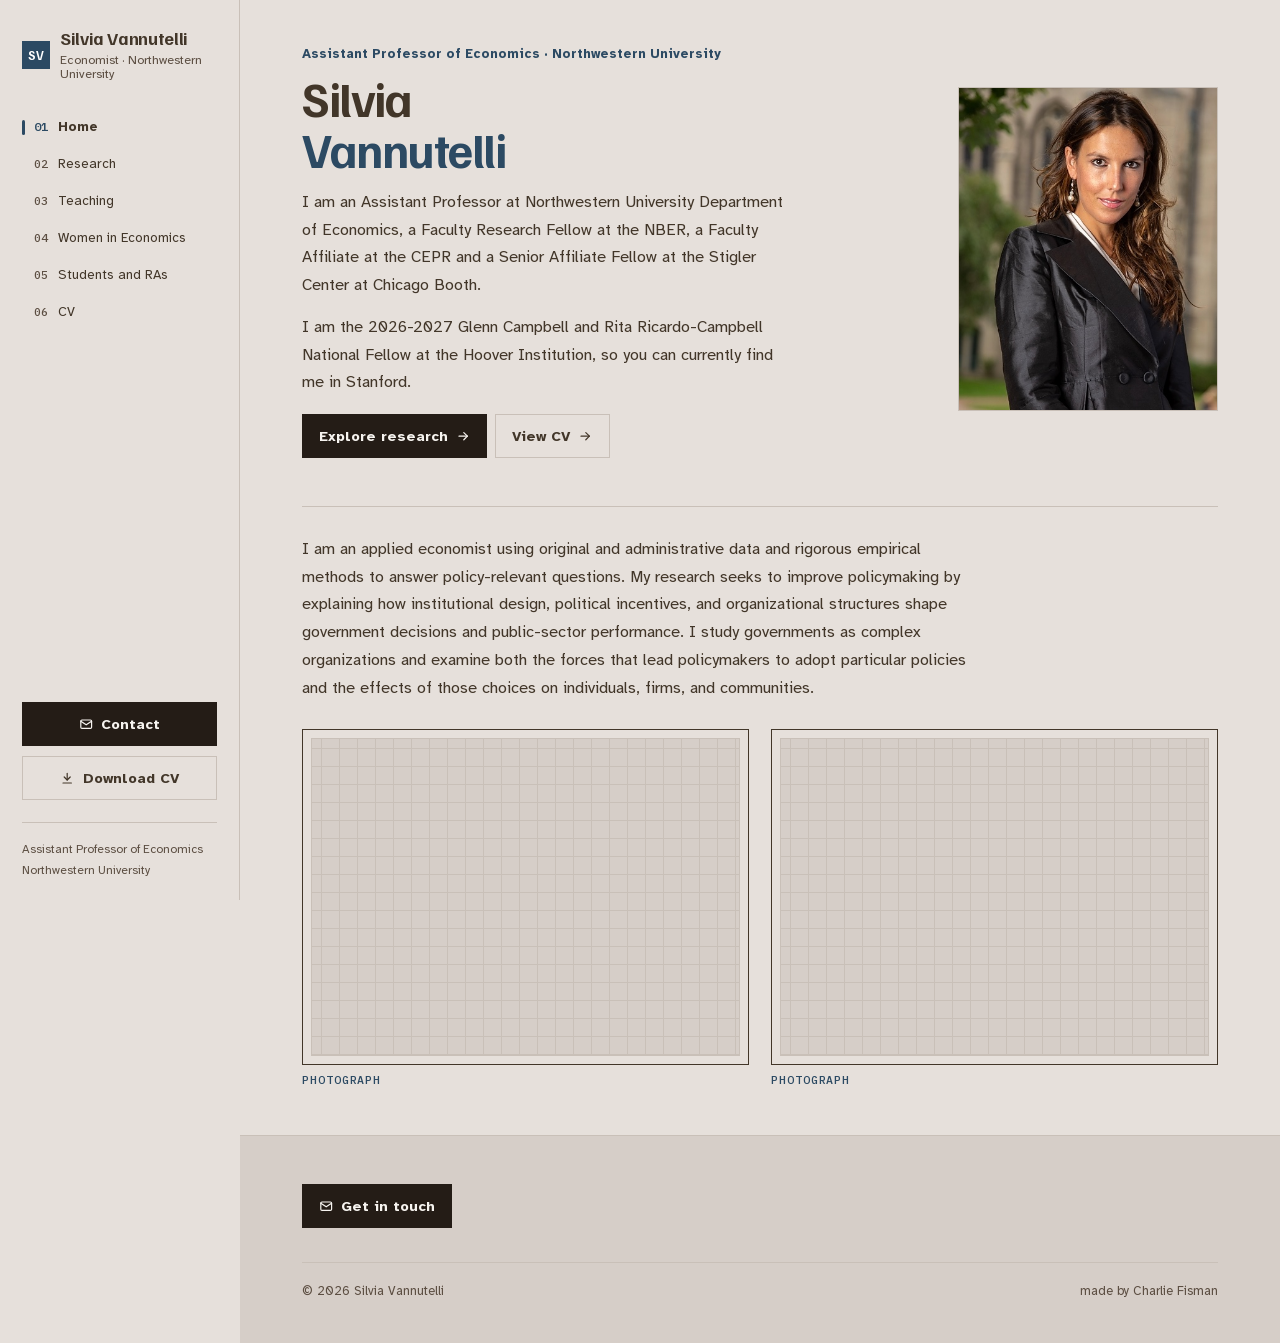
==== commit 6e8d07a4: "Add a Students and RAs page above the CV. The page is one bordered box with two underlined placehold" ====
--- a/index.html
+++ b/index.html
@@ -22,7 +22,7 @@
 <div class="shell">
   <aside class="rail" aria-label="Site">
     <a class="brand" href="index.html" aria-label="Silvia Vannutelli, home"><span class="brand-mark" aria-hidden="true"><span></span><span>SV</span></span><span class="brand-text"><span class="brand-name">Silvia Vannutelli</span><span class="brand-role">Economist · Northwestern University</span></span></a>
-    <nav aria-label="Primary"><ul class="nav"><li><a href="index.html" aria-current="page"><span class="num">01</span><span class="label">Home</span></a></li><li><a href="research.html"><span class="num">02</span><span class="label">Research</span></a></li><li><a href="teaching.html"><span class="num">03</span><span class="label">Teaching</span></a></li><li><a href="women-in-economics.html"><span class="num">04</span><span class="label">Women in Economics</span></a></li><li><a href="cv.html"><span class="num">05</span><span class="label">CV</span></a></li></ul></nav>
+    <nav aria-label="Primary"><ul class="nav"><li><a href="index.html" aria-current="page"><span class="num">01</span><span class="label">Home</span></a></li><li><a href="research.html"><span class="num">02</span><span class="label">Research</span></a></li><li><a href="teaching.html"><span class="num">03</span><span class="label">Teaching</span></a></li><li><a href="women-in-economics.html"><span class="num">04</span><span class="label">Women in Economics</span></a></li><li><a href="students.html"><span class="num">05</span><span class="label">Students and RAs</span></a></li><li><a href="cv.html"><span class="num">06</span><span class="label">CV</span></a></li></ul></nav>
     <div class="rail-actions"><button type="button" class="btn" data-contact aria-haspopup="dialog"><svg class="icon" aria-hidden="true"><use href="assets/img/icons.svg#i-mail"/></svg>Contact</button><a class="btn btn-ghost" href="https://www.dropbox.com/scl/fi/ll2bxqbce6hzrvaxrr8pe/2026_Apr_CV_Vannutelli.pdf?rlkey=vmk7w52mnqz9h2t9owc80xp1f&amp;st=h7l1grf5&amp;dl=0" target="_blank" rel="noopener noreferrer"><svg class="icon" aria-hidden="true"><use href="assets/img/icons.svg#i-download"/></svg>Download CV</a></div>
     <div class="rail-foot"><p>Assistant Professor of Economics<br>Northwestern University</p></div>
   </aside>
@@ -35,7 +35,7 @@
     </div>
   </header>
   <div class="sheet" id="menu-sheet">
-    <nav aria-label="Primary (mobile)"><ul class="nav"><li><a href="index.html" aria-current="page"><span class="num">01</span><span class="label">Home</span></a></li><li><a href="research.html"><span class="num">02</span><span class="label">Research</span></a></li><li><a href="teaching.html"><span class="num">03</span><span class="label">Teaching</span></a></li><li><a href="women-in-economics.html"><span class="num">04</span><span class="label">Women in Economics</span></a></li><li><a href="cv.html"><span class="num">05</span><span class="label">CV</span></a></li></ul></nav>
+    <nav aria-label="Primary (mobile)"><ul class="nav"><li><a href="index.html" aria-current="page"><span class="num">01</span><span class="label">Home</span></a></li><li><a href="research.html"><span class="num">02</span><span class="label">Research</span></a></li><li><a href="teaching.html"><span class="num">03</span><span class="label">Teaching</span></a></li><li><a href="women-in-economics.html"><span class="num">04</span><span class="label">Women in Economics</span></a></li><li><a href="students.html"><span class="num">05</span><span class="label">Students and RAs</span></a></li><li><a href="cv.html"><span class="num">06</span><span class="label">CV</span></a></li></ul></nav>
     <div class="rail-actions"><button type="button" class="btn" data-contact aria-haspopup="dialog"><svg class="icon" aria-hidden="true"><use href="assets/img/icons.svg#i-mail"/></svg>Contact</button><a class="btn btn-ghost" href="https://www.dropbox.com/scl/fi/ll2bxqbce6hzrvaxrr8pe/2026_Apr_CV_Vannutelli.pdf?rlkey=vmk7w52mnqz9h2t9owc80xp1f&amp;st=h7l1grf5&amp;dl=0" target="_blank" rel="noopener noreferrer"><svg class="icon" aria-hidden="true"><use href="assets/img/icons.svg#i-download"/></svg>Download CV</a></div>
   </div>
 
--- a/assets/css/style.css
+++ b/assets/css/style.css
@@ -1168,6 +1168,32 @@
 .project-note { margin: 16px 0 0; color: var(--muted); font-size: .95rem; }
 .project .paper-actions { margin-top: 22px; }
 
+/* ---------- Students and RAs ---------- */
+
+.roster {
+  max-width: 680px;
+  padding: clamp(28px, 4vw, 44px) clamp(24px, 4vw, 40px) clamp(32px, 5vw, 48px);
+  border: 1px solid var(--ink);
+  background: transparent;
+}
+.roster-title {
+  margin: 0 0 18px;
+  padding-bottom: 8px;
+  border-bottom: 1px solid var(--blue);
+  color: var(--muted);
+  font-family: var(--font-display);
+  font-size: clamp(1.35rem, 2.4vw, 1.65rem);
+  font-weight: 600;
+  letter-spacing: -0.03em;
+  line-height: 1.25;
+}
+.roster-title + .roster-title { margin-top: 4px; }
+.roster p {
+  margin: 22px 0 0;
+  max-width: 58ch;
+  line-height: 1.7;
+}
+
 /* ---------- Teaching ---------- */
 
 .courses { display: grid; gap: 16px; }
